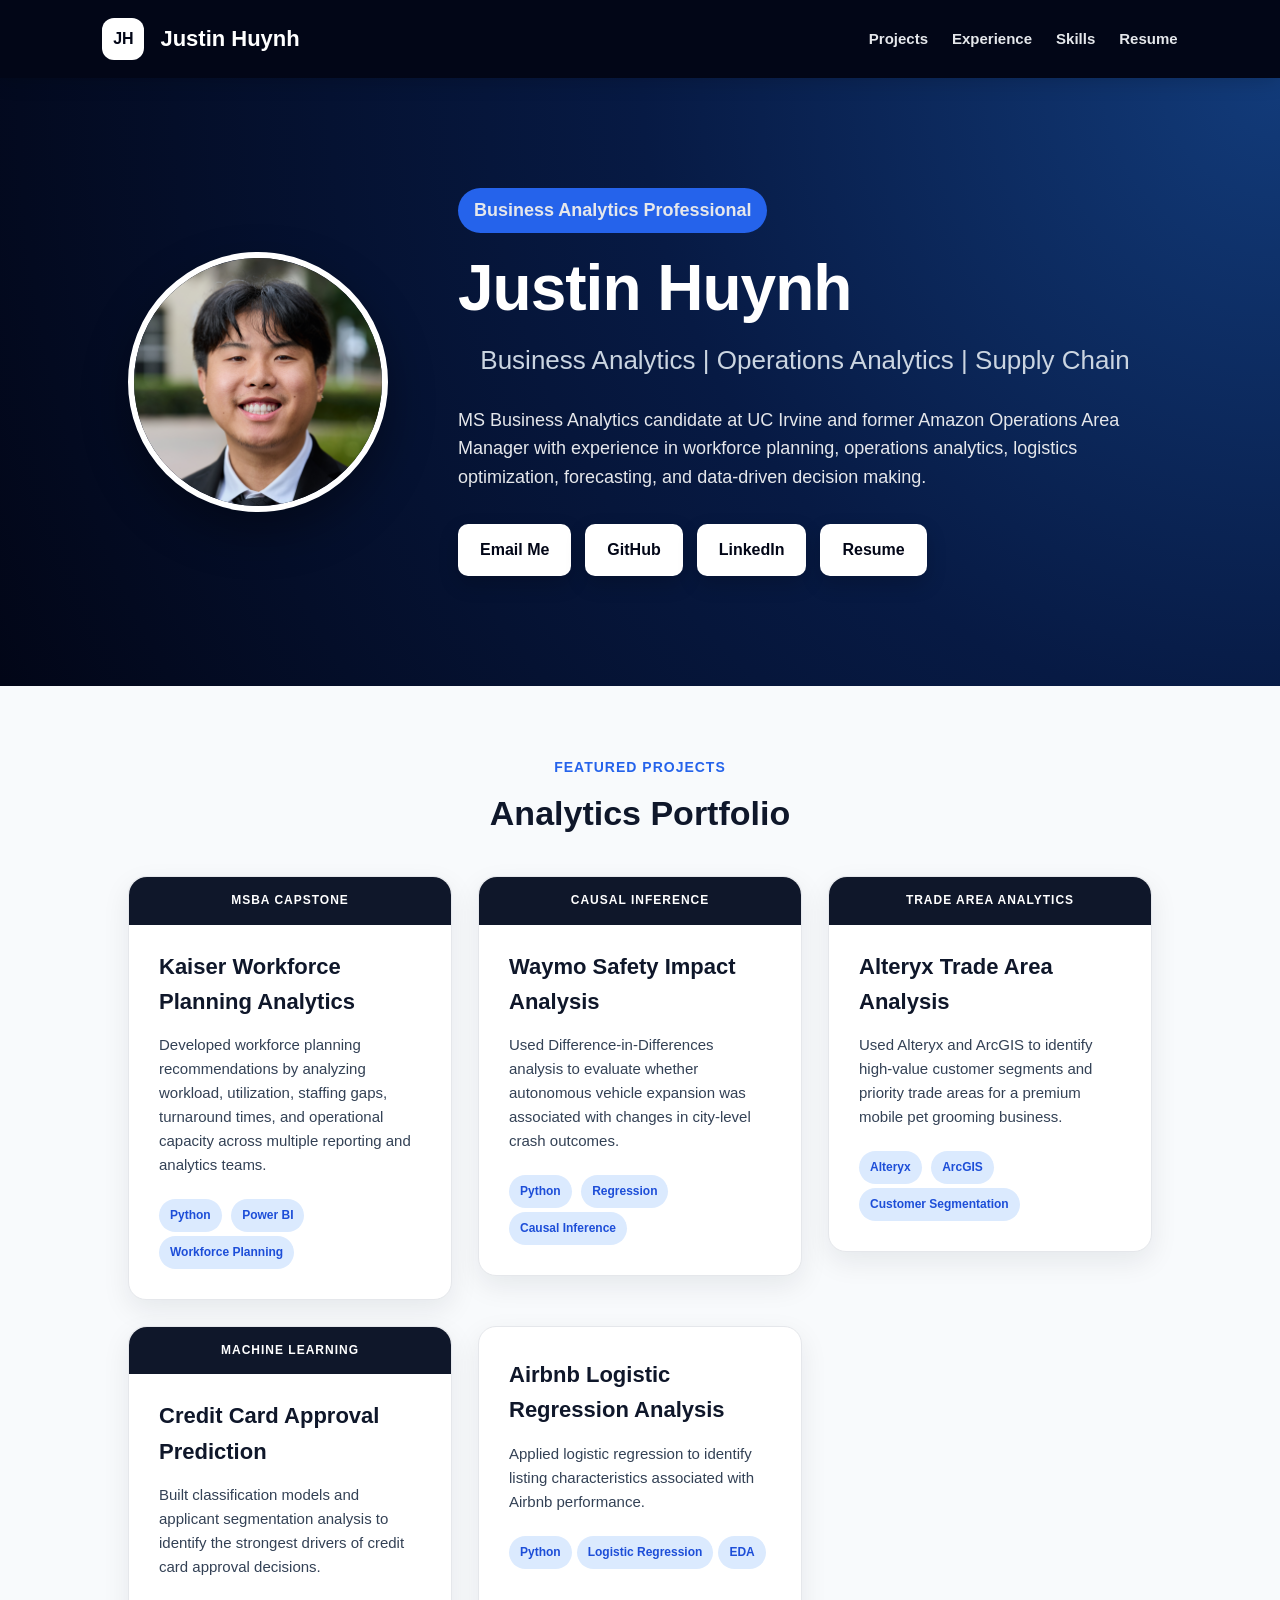
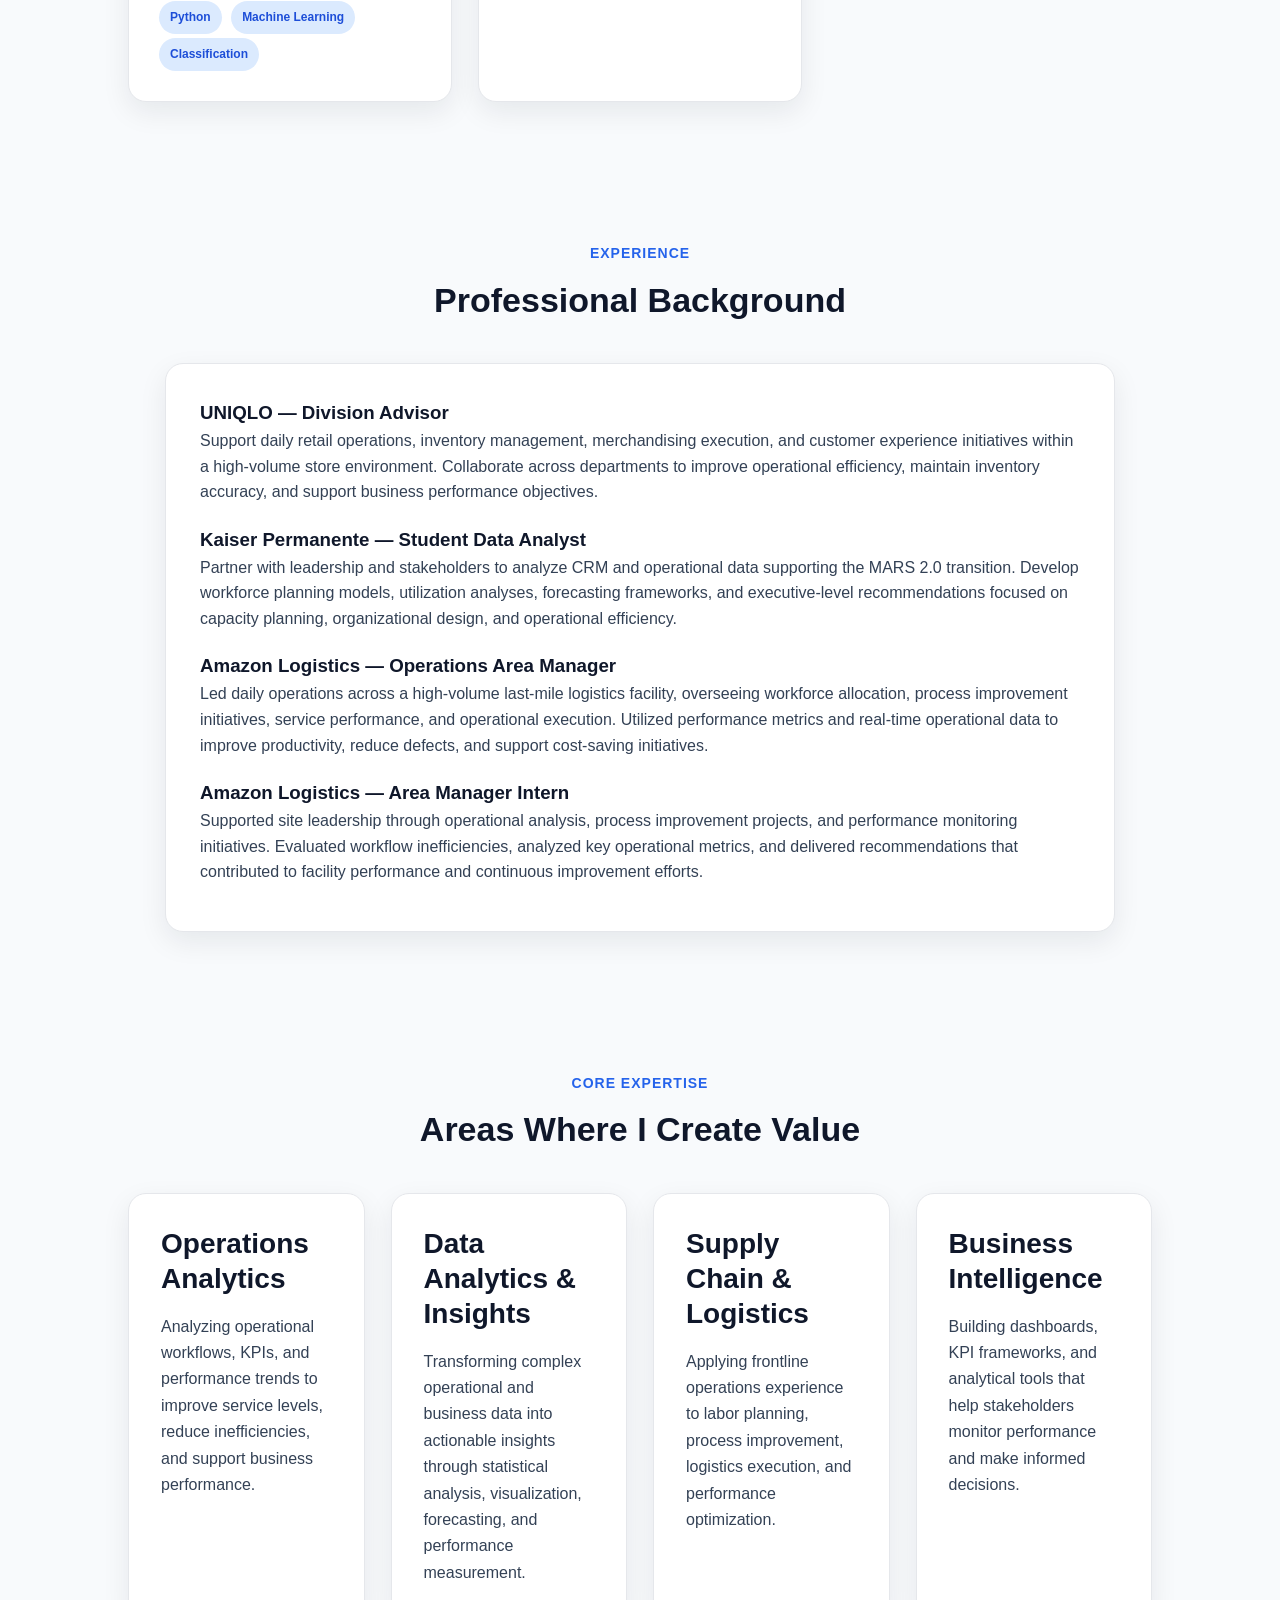
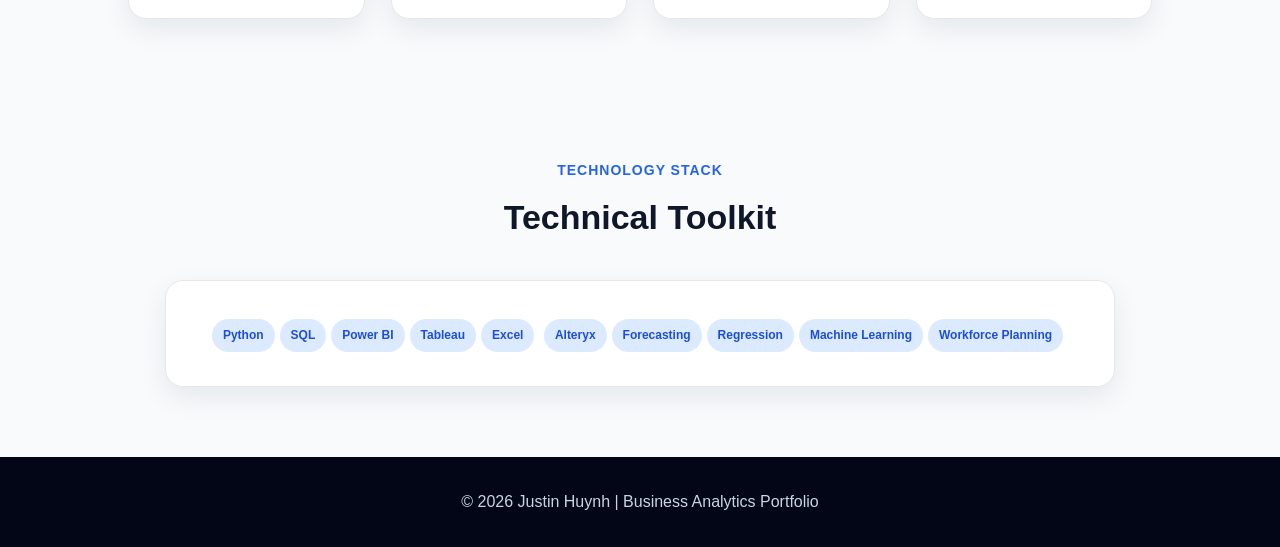
==== index.html @ 2fe455fb "Revise Waymo project details and description Updated project description for Waymo Safety Impact Ana" ====
<!DOCTYPE html>
<html lang="en">
<head>
  <meta charset="UTF-8">
  <meta name="viewport" content="width=device-width, initial-scale=1.0">
  <title>Justin Huynh | Business Analytics Portfolio</title>
  <link rel="stylesheet" href="style.css">
</head>

<body>

<header class="nav">
  <div class="logo">JH</div>
  <h3>Justin Huynh</h3>
  <nav>
    <a href="#projects">Projects</a>
    <a href="#experience">Experience</a>
    <a href="#skills">Skills</a>
    <a href="HuynhJustin.pdf" target="_blank">Resume</a>
  </nav>
</header>

<section class="hero">
  <img src="Justin Huynh.jpeg" alt="Justin Huynh" class="profile-pic">

  <div class="hero-content">
    <p class="badge">Business Analytics Professional</p>
    <h1>Justin Huynh</h1>
    <h2>Business Analytics | Operations Analytics | Supply Chain</h2>
    <p>
      MS Business Analytics candidate at UC Irvine and former Amazon Operations Area Manager
      with experience in workforce planning, operations analytics, logistics optimization,
      forecasting, and data-driven decision making.
    </p>

    <div class="buttons">
      <a href="mailto:justinhuyn123@gmail.com">Email Me</a>
      <a href="https://github.com/huynhjh3" target="_blank">GitHub</a>
      <a href="https://www.linkedin.com/in/justinhhuynh" target="_blank">LinkedIn</a>
      <a href="HuynhJustin.pdf" target="_blank">Resume</a>
    </div>
  </div>
</section>

<section id="projects">
  <p class="section-label">Featured Projects</p>
  <h2>Analytics Portfolio</h2>

  <div class="project-grid">

  <a href="projects/kaiser.html" class="card-link">
    <div class="card">

        <span class="project-type">MSBA Capstone</span>

        <h3>Kaiser Workforce Planning Analytics</h3>

        <p>
            Developed workforce planning recommendations by analyzing workload, utilization, staffing gaps, turnaround times, and operational capacity across multiple reporting and analytics teams.
        </p>

        <span>Python</span>
        <span>Power BI</span>
        <span>Workforce Planning</span>

    </div>
</a>
    
<a href="projects/waymo.html" class="card-link">
    <div class="card">

        <span class="project-type">Causal Inference</span>

        <h3>Waymo Safety Impact Analysis</h3>

        <p>
            Used Difference-in-Differences analysis to evaluate whether autonomous vehicle expansion was associated with changes in city-level crash outcomes.
        </p>

        <span>Python</span>
        <span>Regression</span>
        <span>Causal Inference</span>

    </div>
</a>

<a href="projects/alteryx.html" class="card-link">
    <div class="card">

        <span class="project-type">Trade Area Analytics</span>

        <h3>Alteryx Trade Area Analysis</h3>

        <p>
            Used Alteryx and ArcGIS to identify high-value customer segments and priority trade areas for a premium mobile pet grooming business.
        </p>

        <span>Alteryx</span>
        <span>ArcGIS</span>
        <span>Customer Segmentation</span>

    </div>
</a>

<a href="projects/credit-card.html" class="card-link">
    <div class="card">

        <span class="project-type">Machine Learning</span>

        <h3>Credit Card Approval Prediction</h3>

        <p>
            Built classification models and applicant segmentation analysis to identify the strongest drivers of credit card approval decisions.
        </p>

        <span>Python</span>
        <span>Machine Learning</span>
        <span>Classification</span>

    </div>
</a>

    <div class="card">
      <h3>Airbnb Logistic Regression Analysis</h3>
      <p>Applied logistic regression to identify listing characteristics associated with Airbnb performance.</p>
      <span>Python</span><span>Logistic Regression</span><span>EDA</span>
    </div>

  </div>
</section>

<section id="experience">
  <p class="section-label">Experience</p>
  <h2>Professional Background</h2>

  <div class="experience">
<h3>UNIQLO — Division Advisor</h3>
<p>
  Support daily retail operations, inventory management, merchandising execution, and customer experience initiatives within a high-volume store environment. Collaborate across departments to improve operational efficiency, maintain inventory accuracy, and support business performance objectives.
</p>

<h3>Kaiser Permanente — Student Data Analyst</h3>
<p>
  Partner with leadership and stakeholders to analyze CRM and operational data supporting the MARS 2.0 transition. Develop workforce planning models, utilization analyses, forecasting frameworks, and executive-level recommendations focused on capacity planning, organizational design, and operational efficiency.
</p>

<h3>Amazon Logistics — Operations Area Manager</h3>
<p>
  Led daily operations across a high-volume last-mile logistics facility, overseeing workforce allocation, process improvement initiatives, service performance, and operational execution. Utilized performance metrics and real-time operational data to improve productivity, reduce defects, and support cost-saving initiatives.
</p>

<h3>Amazon Logistics — Area Manager Intern</h3>
<p>
  Supported site leadership through operational analysis, process improvement projects, and performance monitoring initiatives. Evaluated workflow inefficiencies, analyzed key operational metrics, and delivered recommendations that contributed to facility performance and continuous improvement efforts.
</p>
  </div>
</section>
  
<section class="value-section">

  <p class="section-label">Core Expertise</p>
  <h2>Areas Where I Create Value</h2>

  <div class="value-grid">

    <div class="value-card">
      <h3>Operations Analytics</h3>
      <p>Analyzing operational workflows, KPIs, and performance trends to improve service levels, reduce inefficiencies, and support business performance.</p>
    </div>

    <div class="value-card">
      <h3>Data Analytics & Insights</h3>
      <p>Transforming complex operational and business data into actionable insights through statistical analysis, visualization, forecasting, and performance measurement.</p>
    </div>

    <div class="value-card">
      <h3>Supply Chain & Logistics</h3>
      <p>Applying frontline operations experience to labor planning, process improvement, logistics execution, and performance optimization.</p>
    </div>

    <div class="value-card">
      <h3>Business Intelligence</h3>
      <p>Building dashboards, KPI frameworks, and analytical tools that help stakeholders monitor performance and make informed decisions.</p>
    </div>

  </div>

</section>
  
<section id="skills">
  <p class="section-label">Technology Stack</p>
  <h2>Technical Toolkit</h2>

  <div class="skills">
    <span>Python</span><span>SQL</span><span>Power BI</span><span>Tableau</span><span>Excel</span>
    <span>Alteryx</span><span>Forecasting</span><span>Regression</span><span>Machine Learning</span><span>Workforce Planning</span>
  </div>
</section>

<footer>
  <p>© 2026 Justin Huynh | Business Analytics Portfolio</p>
</footer>

</body>
</html>
---- style.css ----
* {
    margin: 0;
    padding: 0;
    box-sizing: border-box;
}

html {
    scroll-behavior: smooth;
}

body {
    font-family: Arial, Helvetica, sans-serif;
    background: #f8fafc;
    color: #0f172a;
    line-height: 1.6;
}

/* NAVIGATION */

.nav {
    background: #020617;
    color: white;
    padding: 18px 8%;
    display: flex;
    align-items: center;
    gap: 16px;
    position: sticky;
    top: 0;
    z-index: 100;
    box-shadow: 0 2px 20px rgba(0,0,0,0.18);
}

.logo {
    background: white;
    color: #020617;
    font-weight: 800;
    width: 42px;
    height: 42px;
    border-radius: 12px;
    display: flex;
    align-items: center;
    justify-content: center;
}

.nav h3 {
    font-size: 22px;
    margin-right: auto;
}

.nav nav {
    display: flex;
    align-items: center;
    gap: 24px;
}

.nav nav a {
    color: #e5e7eb;
    text-decoration: none;
    font-weight: 600;
    font-size: 15px;
}

.nav nav a:hover {
    color: #60a5fa;
}

/* HERO */

.hero {
    background: radial-gradient(circle at top right, #123b7a, #071a44 45%, #020617 100%);
    color: white;
    padding: 110px 10%;
    display: flex;
    align-items: center;
    justify-content: center;
    gap: 70px;
}

.profile-pic {
    width: 260px;
    height: 260px;
    border-radius: 50%;
    object-fit: cover;
    object-position: center top;
    border: 6px solid white;
    box-shadow: 0 20px 45px rgba(0,0,0,0.35);
    flex-shrink: 0;
}

.hero-content {
    max-width: 760px;
}

.badge {
    display: inline-block;
    background: #2563eb;
    color: white;
    padding: 8px 16px;
    border-radius: 999px;
    font-size: 14px;
    font-weight: 700;
    margin-bottom: 22px;
}

.hero h1 {
    font-size: 64px;
    line-height: 1.05;
    margin-bottom: 18px;
    letter-spacing: -1px;
}

.hero h2 {
    font-size: 26px;
    font-weight: 500;
    color: #cbd5e1;
    margin-bottom: 24px;
}

.hero p {
    font-size: 18px;
    color: #e5e7eb;
    max-width: 780px;
}

/* BUTTONS */

.buttons {
    margin-top: 32px;
    display: flex;
    gap: 14px;
    flex-wrap: wrap;
}

.buttons a {
    background: white;
    color: #020617;
    text-decoration: none;
    padding: 13px 22px;
    border-radius: 10px;
    font-weight: 700;
    box-shadow: 0 8px 20px rgba(0,0,0,0.18);
    transition: 0.25s ease;
}

.buttons a:hover {
    transform: translateY(-3px);
    background: #dbeafe;
}

/* SECTIONS */

section {
    padding: 70px 10%;
}

section h2 {
    text-align: center;
    font-size: 34px;
    margin-bottom: 36px;
    color: #0f172a;
}

.section-label {
    text-align: center;
    text-transform: uppercase;
    color: #2563eb;
    font-weight: 800;
    font-size: 14px;
    letter-spacing: 1px;
    margin-bottom: 8px;
}

/* CARDS */

.project-grid {
    display: grid;
    grid-template-columns: repeat(auto-fit, minmax(260px, 1fr));
    gap: 26px;
}

.card {
    background: white;
    padding: 30px;
    border-radius: 18px;
    border: 1px solid #e5e7eb;
    box-shadow: 0 10px 28px rgba(15,23,42,0.08);
    min-height: 230px;
    transition: 0.25s ease;
}

.card:hover {
    transform: translateY(-6px);
    box-shadow: 0 18px 38px rgba(15,23,42,0.14);
}

.card h3 {
    font-size: 22px;
    color: #0f172a;
    margin-bottom: 14px;
}

.card p {
    color: #334155;
    font-size: 15px;
    margin-bottom: 18px;
}

.card span:not(.project-type),
.skills span {
    display: inline-block;
    background: #dbeafe;
    color: #1d4ed8;
    padding: 7px 11px;
    border-radius: 999px;
    font-size: 12px;
    font-weight: 700;
    margin: 4px 5px 0 0;
}

.metric h3 {
    font-size: 30px;
    color: #0f172a;
}

/* CLICKABLE CARDS */

.card-link {
    text-decoration: none;
    color: inherit;
    display: block;
}

.card-link h3,
.card-link p,
.card-link span {
    text-decoration: none;
}
/* DASHBOARD IMAGES */

.card img {
    width: 100% !important;
    height: auto !important;
    max-height: 260px !important;
    object-fit: contain !important;
    display: block !important;
    margin: 18px auto 0 auto !important;
    border-radius: 12px !important;
}

section:has(img) .project-grid {
    grid-template-columns: repeat(2, minmax(320px, 1fr));
    max-width: 1100px;
    margin: 0 auto;
}

section:has(img) .card {
    min-height: 390px;
    overflow: hidden;
}
/* EXPERIENCE + SKILLS */

.experience,
.skills {
    background: white;
    padding: 34px;
    border-radius: 18px;
    border: 1px solid #e5e7eb;
    box-shadow: 0 10px 28px rgba(15,23,42,0.08);
    max-width: 950px;
    margin: 0 auto;
}

.experience h3 {
    margin-top: 20px;
    color: #0f172a;
}

.experience h3:first-child {
    margin-top: 0;
}

.experience p {
    color: #334155;
    margin-bottom: 12px;
}

.skills {
    text-align: center;
}

/* FOOTER */

footer {
    background: #020617;
    color: #cbd5e1;
    text-align: center;
    padding: 32px;
}

.project-type {
    display: block;
    margin: -30px -30px 24px -30px;
    padding: 14px 30px;
    background: #0f172a;
    color: white;
    text-align: center;
    font-size: 12px;
    font-weight: 800;
    letter-spacing: 1px;
    text-transform: uppercase;
    border-radius: 18px 18px 0 0;
}

/* MOBILE */

@media (max-width: 900px) {
    .nav {
        flex-wrap: wrap;
    }

    .nav nav {
        width: 100%;
        justify-content: center;
        flex-wrap: wrap;
        gap: 14px;
        margin-top: 10px;
    }

    .hero {
        flex-direction: column;
        text-align: center;
        padding: 80px 8%;
        gap: 36px;
    }

    .profile-pic {
        width: 210px;
        height: 210px;
    }

    .hero h1 {
        font-size: 44px;
    }

    .hero h2 {
        font-size: 21px;
    }

    .buttons {
        justify-content: center;
    }

    section {
        padding: 55px 8%;
    }
}
/* KAISER CASE STUDY VISUAL POLISH */

#kaiser-page section {
    padding-top: 55px;
    padding-bottom: 55px;
}

#kaiser-page .project-grid {
    max-width: 1180px;
    margin: 0 auto;
    gap: 22px;
}

#kaiser-page .card {
    border-top: 5px solid #2563eb;
    min-height: 260px;
}

#kaiser-page .metric h3 {
    font-size: 34px;
    line-height: 1.2;
    color: #0b1f4d;
}

#kaiser-page .metric p {
    font-size: 16px;
}

#kaiser-page .experience {
    border-left: 6px solid #2563eb;
    max-width: 850px;
}

#kaiser-page .section-label {
    margin-bottom: 6px;
}

#kaiser-page section h2 {
    margin-bottom: 28px;
}

#kaiser-page .card:hover {
    border-top-color: #0f172a;
}
/* HOMEPAGE VALUE SECTION */

.value-section {
    background: #f8fafc;
}

.value-grid {
    display: grid;
    grid-template-columns: repeat(4, 1fr);
    gap: 26px;
    max-width: 1200px;
    margin: 0 auto;
}

.value-card {
    background: white;
    border: 1px solid #e5e7eb;
    border-radius: 18px;
    padding: 32px;
    min-height: 260px;
    box-shadow: 0 10px 28px rgba(15,23,42,0.08);
    transition: 0.25s ease;
}

.value-card:hover {
    transform: translateY(-6px);
    box-shadow: 0 18px 38px rgba(15,23,42,0.14);
}

.value-card h3 {
    font-size: 28px;
    line-height: 1.25;
    font-weight: 800;
    color: #0f172a;
    margin-bottom: 18px;
}

.value-card p {
    color: #334155;
    font-size: 16px;
    line-height: 1.65;
}

@media (max-width: 900px) {
    .value-grid {
        grid-template-columns: 1fr;
    }
}
/* CREDIT CARD CASE STUDY VISUAL POLISH */

#credit-card-page section {
    padding-top: 55px;
    padding-bottom: 55px;
}

#credit-card-page .project-grid {
    max-width: 1180px;
    margin: 0 auto;
    gap: 22px;
}

#credit-card-page .card {
    border-top: 5px solid #14b8a6;
    min-height: 260px;
}

#credit-card-page .metric h3 {
    font-size: 38px;
    line-height: 1.2;
    color: #0f766e;
}

#credit-card-page .metric p {
    font-size: 16px;
}

#credit-card-page .experience {
    border-left: 6px solid #14b8a6;
    max-width: 850px;
}

#credit-card-page .section-label {
    color: #0f766e;
    margin-bottom: 6px;
}

#credit-card-page section h2 {
    margin-bottom: 28px;
}

#credit-card-page .card:hover {
    border-top-color: #0f172a;
}
/* CASE STUDY IMAGES */

.case-study-image {
    width: 100%;
    max-width: 1000px;
    display: block;
    margin: 30px auto 15px;
    border-radius: 16px;
    border: 1px solid #e5e7eb;
    box-shadow: 0 12px 35px rgba(0,0,0,0.12);
}

.image-caption {
    max-width: 850px;
    margin: 0 auto;
    text-align: center;
    color: #64748b;
    font-size: 14px;
    line-height: 1.7;
}
.section-intro {
    max-width: 850px;
    margin: 0 auto 40px auto;
    text-align: center;
    color: #334155;
    font-size: 17px;
    line-height: 1.7;
}
/* WAYMO CASE STUDY VISUAL POLISH */

#waymo-page section {
    padding-top: 55px;
    padding-bottom: 55px;
}

#waymo-page .project-grid {
    max-width: 1180px;
    margin: 0 auto;
    gap: 22px;
}

#waymo-page .card {
    border-top: 5px solid #7c3aed;
    min-height: 260px;
}

#waymo-page .card img {
    width: 100%;
    border-radius: 12px;
    margin-top: 15px;
    border: 1px solid #e5e7eb;
}

#waymo-page .metric h3 {
    font-size: 38px;
    line-height: 1.2;
    color: #5b21b6;
}

#waymo-page .metric p {
    font-size: 16px;
}

#waymo-page .experience {
    border-left: 6px solid #7c3aed;
    max-width: 850px;
}

#waymo-page .section-label {
    color: #7c3aed;
    margin-bottom: 6px;
}

#waymo-page section h2 {
    margin-bottom: 28px;
}

#waymo-page .card:hover {
    border-top-color: #0f172a;
}
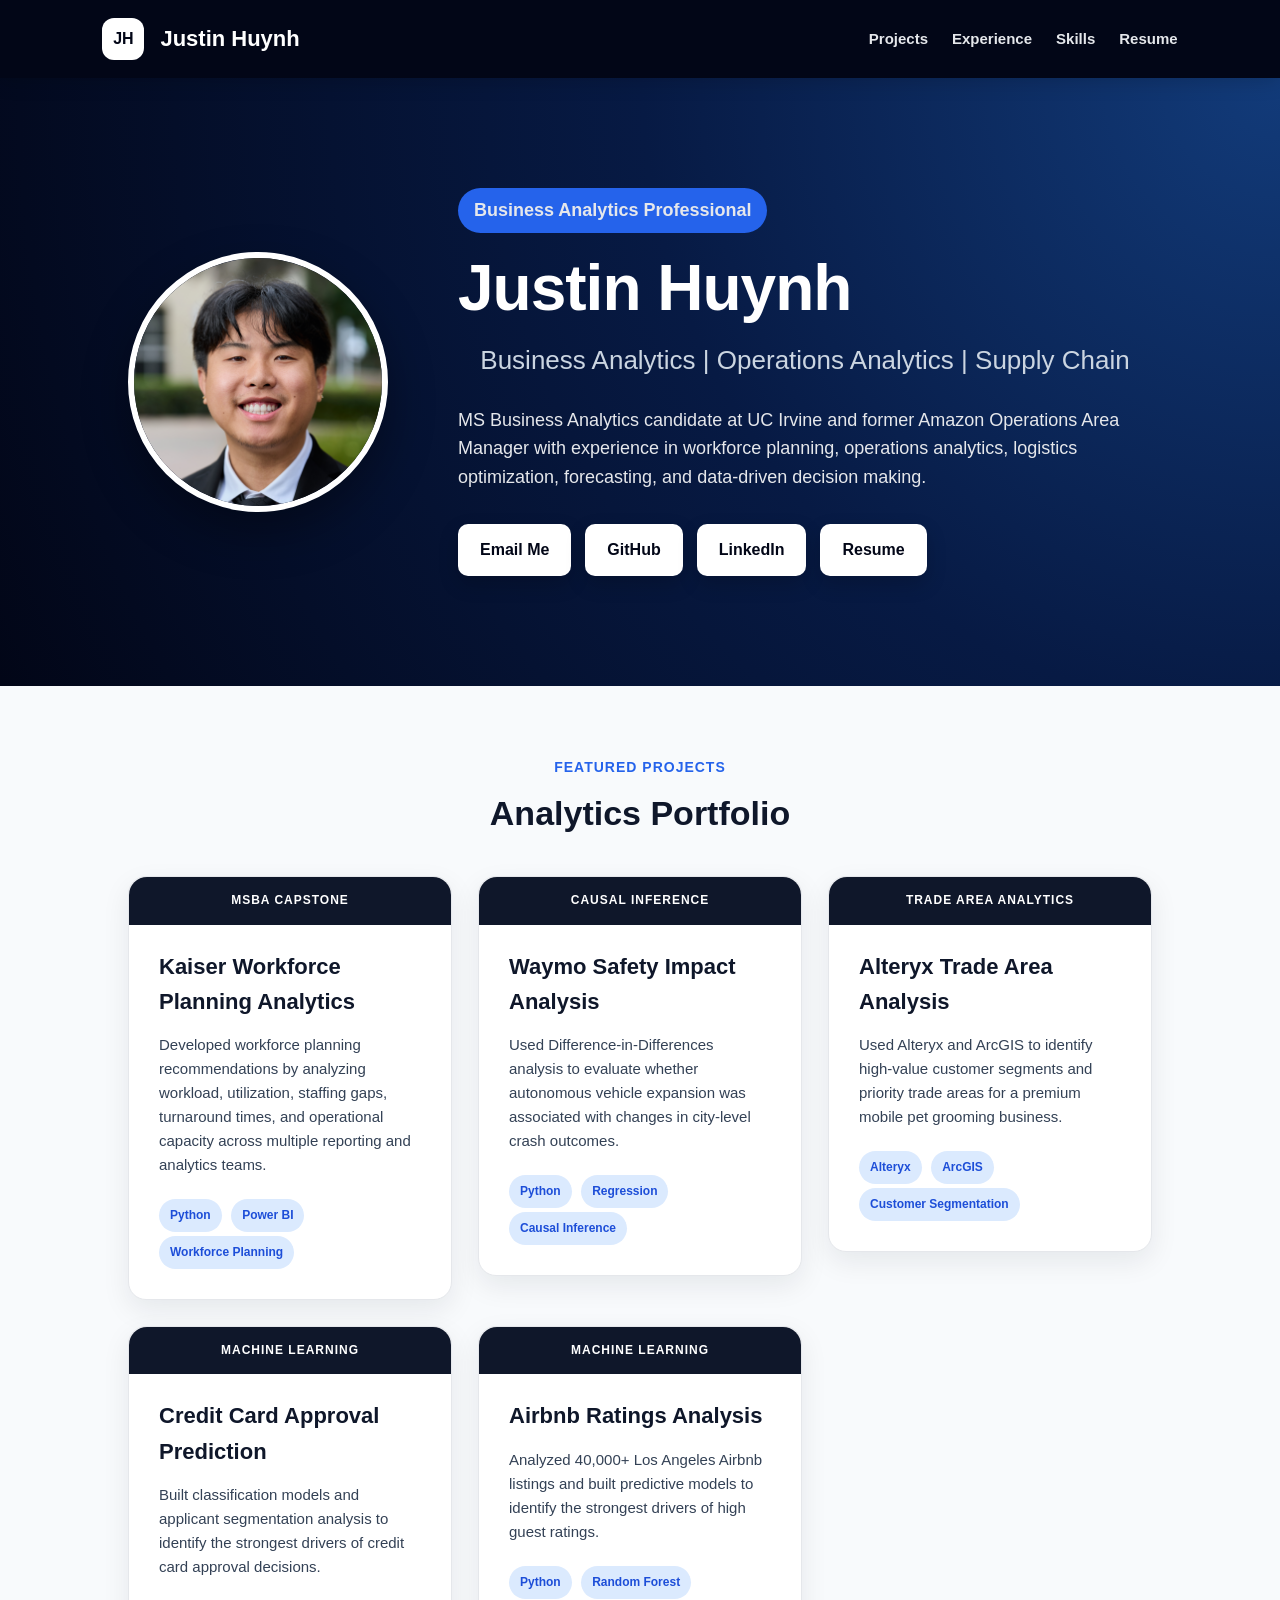
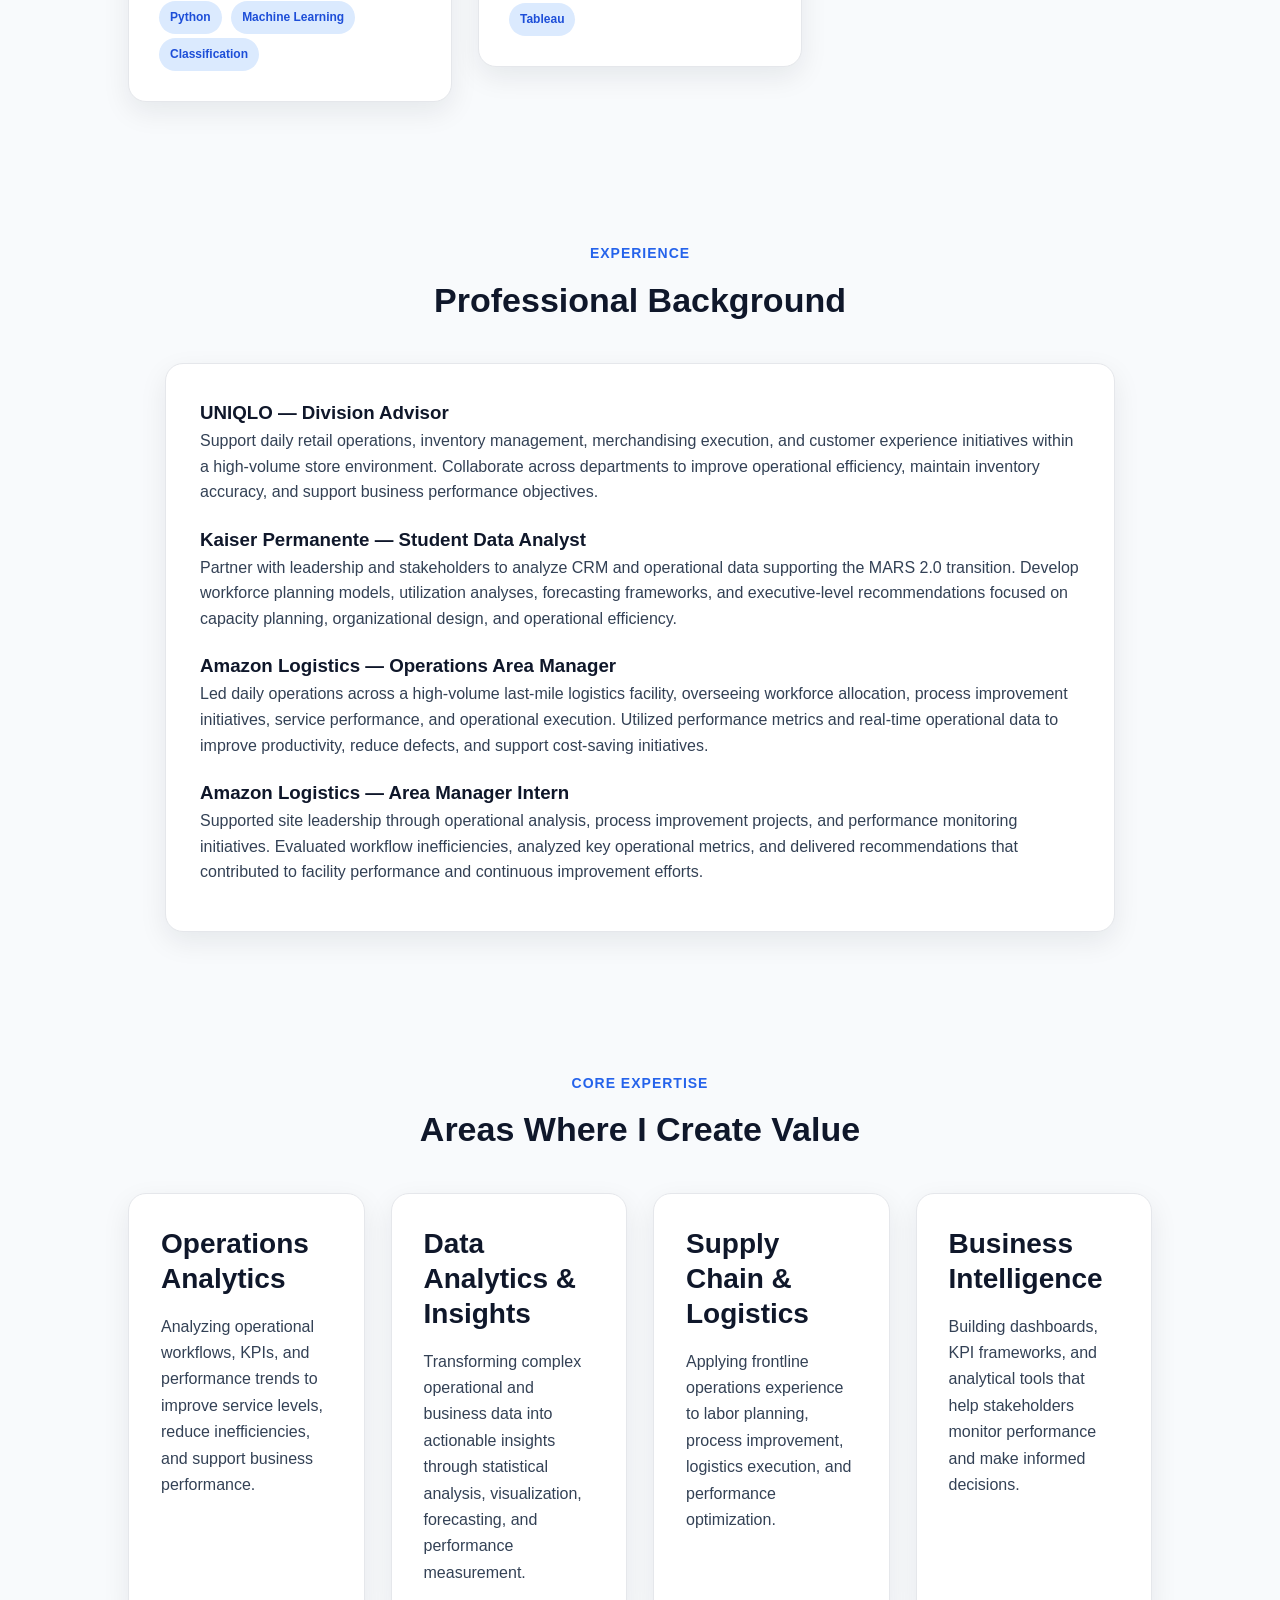
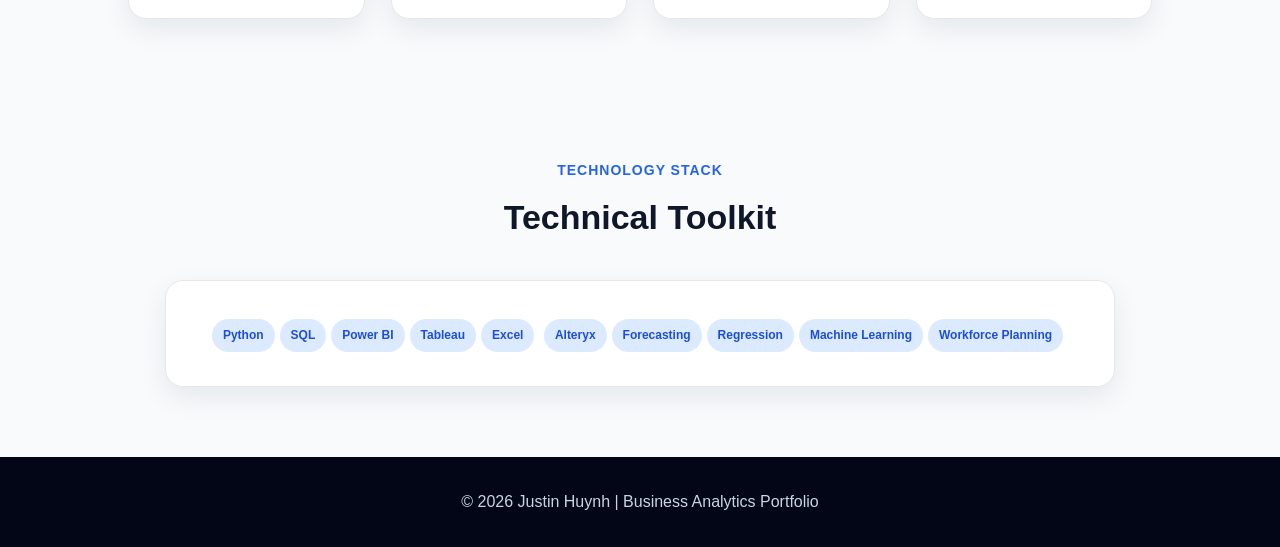
==== commit fe97ccaf: "Revise Airbnb project details and add new analysis Updated project description and title for Airbnb " ====
--- a/index.html
+++ b/index.html
@@ -120,13 +120,23 @@
     </div>
 </a>
 
-    <div class="card">
-      <h3>Airbnb Logistic Regression Analysis</h3>
-      <p>Applied logistic regression to identify listing characteristics associated with Airbnb performance.</p>
-      <span>Python</span><span>Logistic Regression</span><span>EDA</span>
-    </div>
-
-  </div>
+<a href="projects/airbnb.html" class="card-link">
+    <div class="card">
+
+        <span class="project-type">Machine Learning</span>
+
+        <h3>Airbnb Ratings Analysis</h3>
+
+        <p>
+            Analyzed 40,000+ Los Angeles Airbnb listings and built predictive models to identify the strongest drivers of high guest ratings.
+        </p>
+
+        <span>Python</span>
+        <span>Random Forest</span>
+        <span>Tableau</span>
+
+    </div>
+</a>
 </section>
 
 <section id="experience">
--- a/style.css
+++ b/style.css
@@ -571,3 +571,48 @@
 #waymo-page .card:hover {
     border-top-color: #0f172a;
 }
+/* AIRBNB CASE STUDY VISUAL POLISH */
+
+#airbnb-page section {
+    padding-top: 55px;
+    padding-bottom: 55px;
+}
+
+#airbnb-page .project-grid {
+    max-width: 1180px;
+    margin: 0 auto;
+    gap: 22px;
+}
+
+#airbnb-page .card {
+    border-top: 5px solid #ef4444;
+    min-height: 260px;
+}
+
+#airbnb-page .metric h3 {
+    font-size: 38px;
+    line-height: 1.2;
+    color: #dc2626;
+}
+
+#airbnb-page .metric p {
+    font-size: 16px;
+}
+
+#airbnb-page .experience {
+    border-left: 6px solid #ef4444;
+    max-width: 850px;
+}
+
+#airbnb-page .section-label {
+    color: #dc2626;
+    margin-bottom: 6px;
+}
+
+#airbnb-page section h2 {
+    margin-bottom: 28px;
+}
+
+#airbnb-page .card:hover {
+    border-top-color: #0f172a;
+}
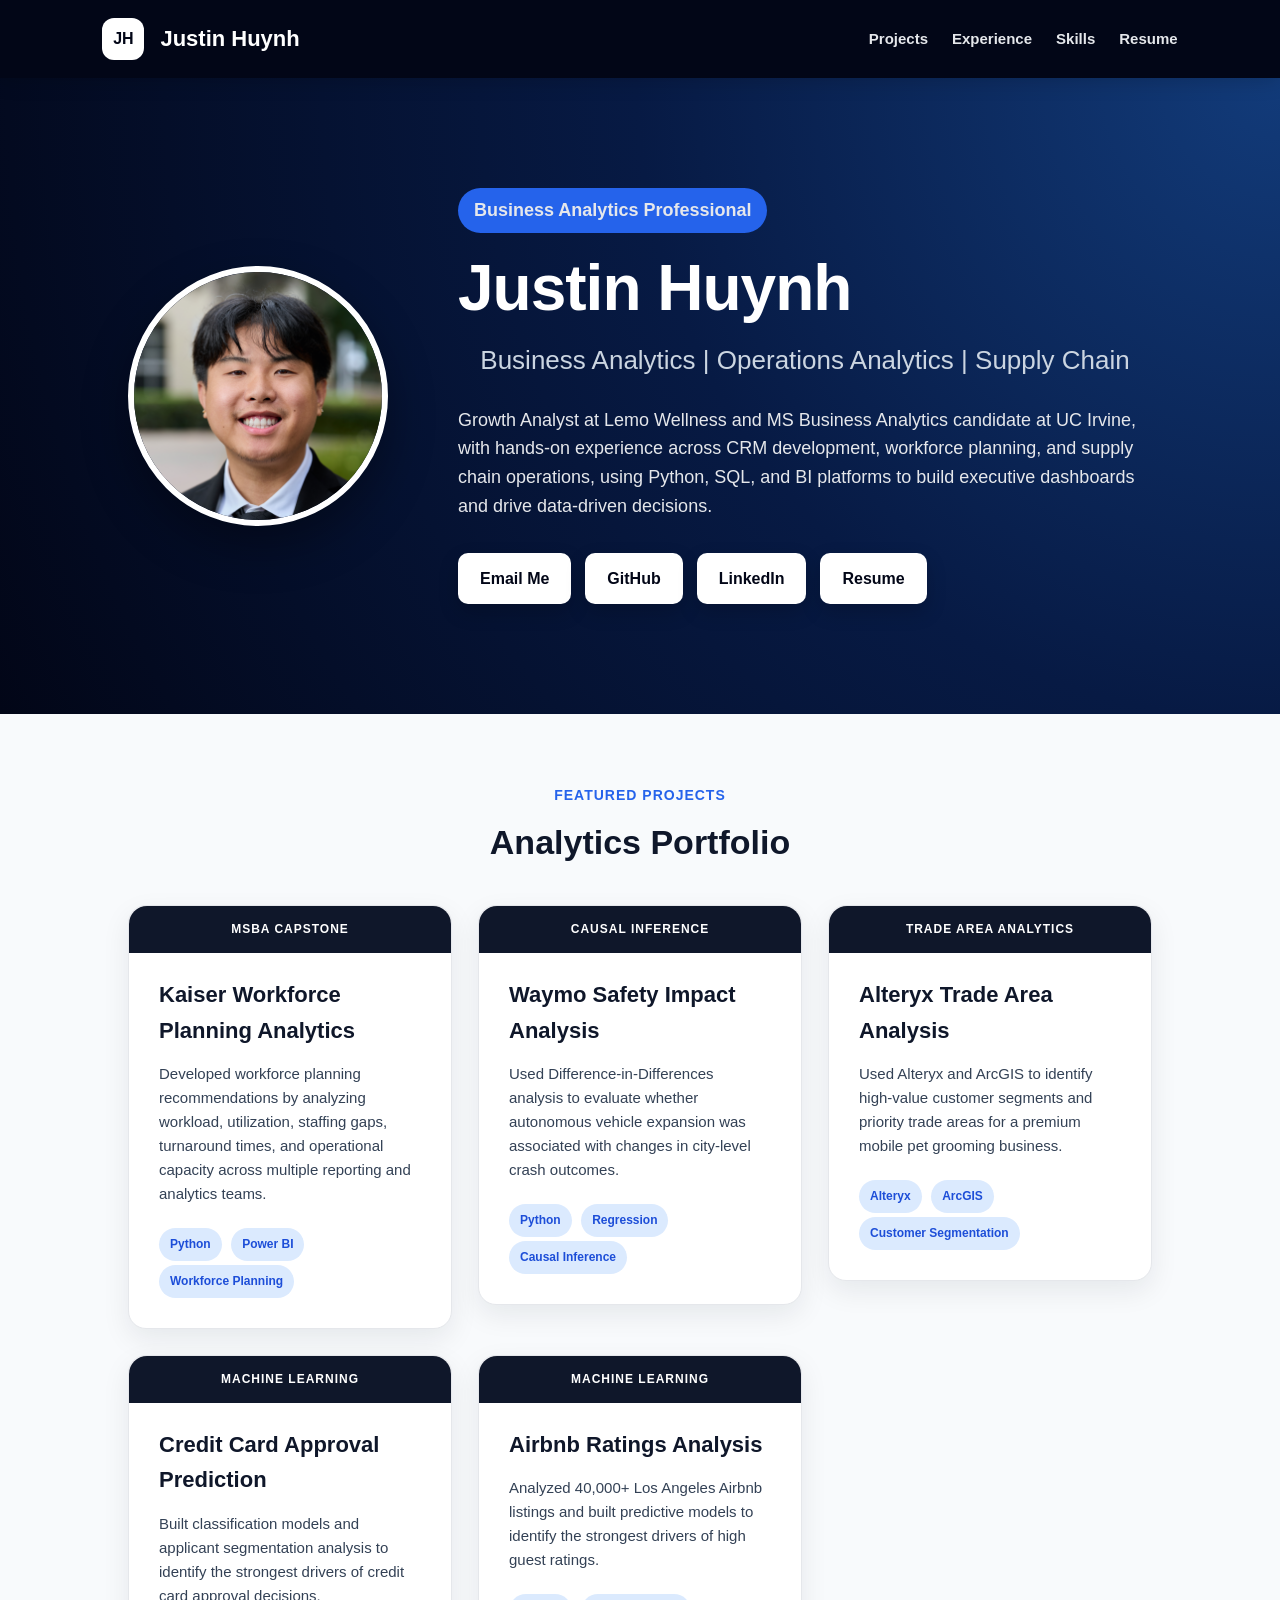
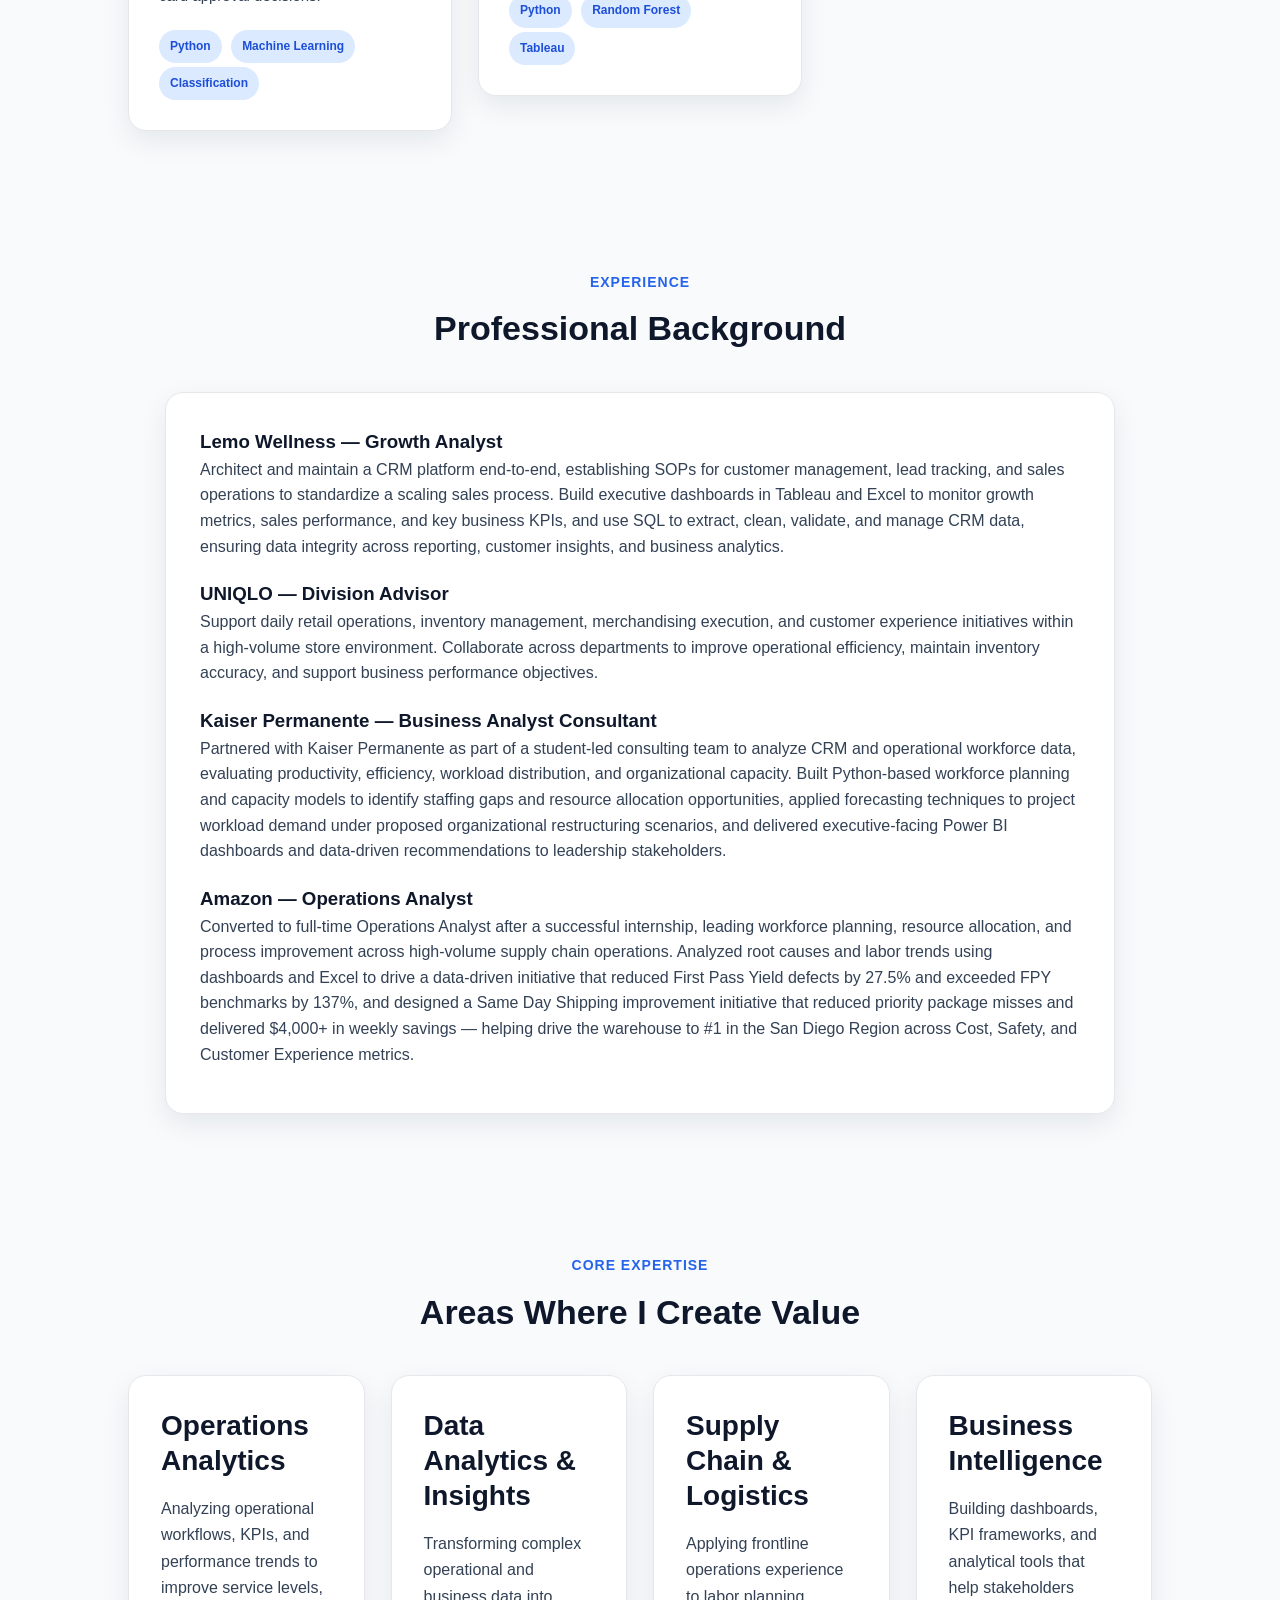
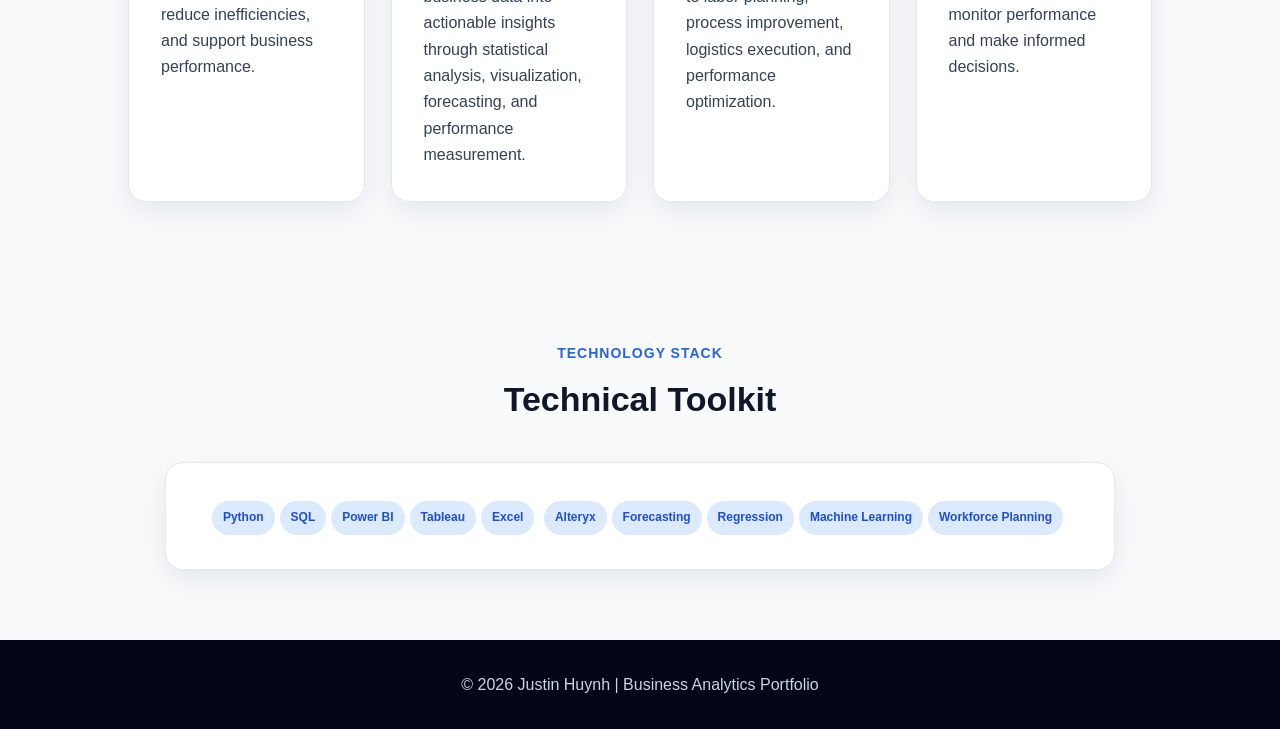
==== commit 352bd665: "Update resume and professional experience section Add Lemo Wellness Growth Analyst role, sync Kaiser" ====
--- a/index.html
+++ b/index.html
@@ -28,9 +28,10 @@
     <h1>Justin Huynh</h1>
     <h2>Business Analytics | Operations Analytics | Supply Chain</h2>
     <p>
-      MS Business Analytics candidate at UC Irvine and former Amazon Operations Area Manager
-      with experience in workforce planning, operations analytics, logistics optimization,
-      forecasting, and data-driven decision making.
+      Growth Analyst at Lemo Wellness and MS Business Analytics candidate at UC Irvine, with
+      hands-on experience across CRM development, workforce planning, and supply chain
+      operations, using Python, SQL, and BI platforms to build executive dashboards and
+      drive data-driven decisions.
     </p>
 
     <div class="buttons">
@@ -144,24 +145,24 @@
   <h2>Professional Background</h2>
 
   <div class="experience">
+<h3>Lemo Wellness — Growth Analyst</h3>
+<p>
+  Architect and maintain a CRM platform end-to-end, establishing SOPs for customer management, lead tracking, and sales operations to standardize a scaling sales process. Build executive dashboards in Tableau and Excel to monitor growth metrics, sales performance, and key business KPIs, and use SQL to extract, clean, validate, and manage CRM data, ensuring data integrity across reporting, customer insights, and business analytics.
+</p>
+
 <h3>UNIQLO — Division Advisor</h3>
 <p>
   Support daily retail operations, inventory management, merchandising execution, and customer experience initiatives within a high-volume store environment. Collaborate across departments to improve operational efficiency, maintain inventory accuracy, and support business performance objectives.
 </p>
 
-<h3>Kaiser Permanente — Student Data Analyst</h3>
-<p>
-  Partner with leadership and stakeholders to analyze CRM and operational data supporting the MARS 2.0 transition. Develop workforce planning models, utilization analyses, forecasting frameworks, and executive-level recommendations focused on capacity planning, organizational design, and operational efficiency.
-</p>
-
-<h3>Amazon Logistics — Operations Area Manager</h3>
-<p>
-  Led daily operations across a high-volume last-mile logistics facility, overseeing workforce allocation, process improvement initiatives, service performance, and operational execution. Utilized performance metrics and real-time operational data to improve productivity, reduce defects, and support cost-saving initiatives.
-</p>
-
-<h3>Amazon Logistics — Area Manager Intern</h3>
-<p>
-  Supported site leadership through operational analysis, process improvement projects, and performance monitoring initiatives. Evaluated workflow inefficiencies, analyzed key operational metrics, and delivered recommendations that contributed to facility performance and continuous improvement efforts.
+<h3>Kaiser Permanente — Business Analyst Consultant</h3>
+<p>
+  Partnered with Kaiser Permanente as part of a student-led consulting team to analyze CRM and operational workforce data, evaluating productivity, efficiency, workload distribution, and organizational capacity. Built Python-based workforce planning and capacity models to identify staffing gaps and resource allocation opportunities, applied forecasting techniques to project workload demand under proposed organizational restructuring scenarios, and delivered executive-facing Power BI dashboards and data-driven recommendations to leadership stakeholders.
+</p>
+
+<h3>Amazon — Operations Analyst</h3>
+<p>
+  Converted to full-time Operations Analyst after a successful internship, leading workforce planning, resource allocation, and process improvement across high-volume supply chain operations. Analyzed root causes and labor trends using dashboards and Excel to drive a data-driven initiative that reduced First Pass Yield defects by 27.5% and exceeded FPY benchmarks by 137%, and designed a Same Day Shipping improvement initiative that reduced priority package misses and delivered $4,000+ in weekly savings — helping drive the warehouse to #1 in the San Diego Region across Cost, Safety, and Customer Experience metrics.
 </p>
   </div>
 </section>
--- a/style.css
+++ b/style.css
@@ -616,3 +616,9 @@
 #airbnb-page .card:hover {
     border-top-color: #0f172a;
 }
+#airbnb-page .card img {
+    width: 100%;
+    border-radius: 12px;
+    border: 1px solid #e5e7eb;
+    margin: 15px 0;
+}
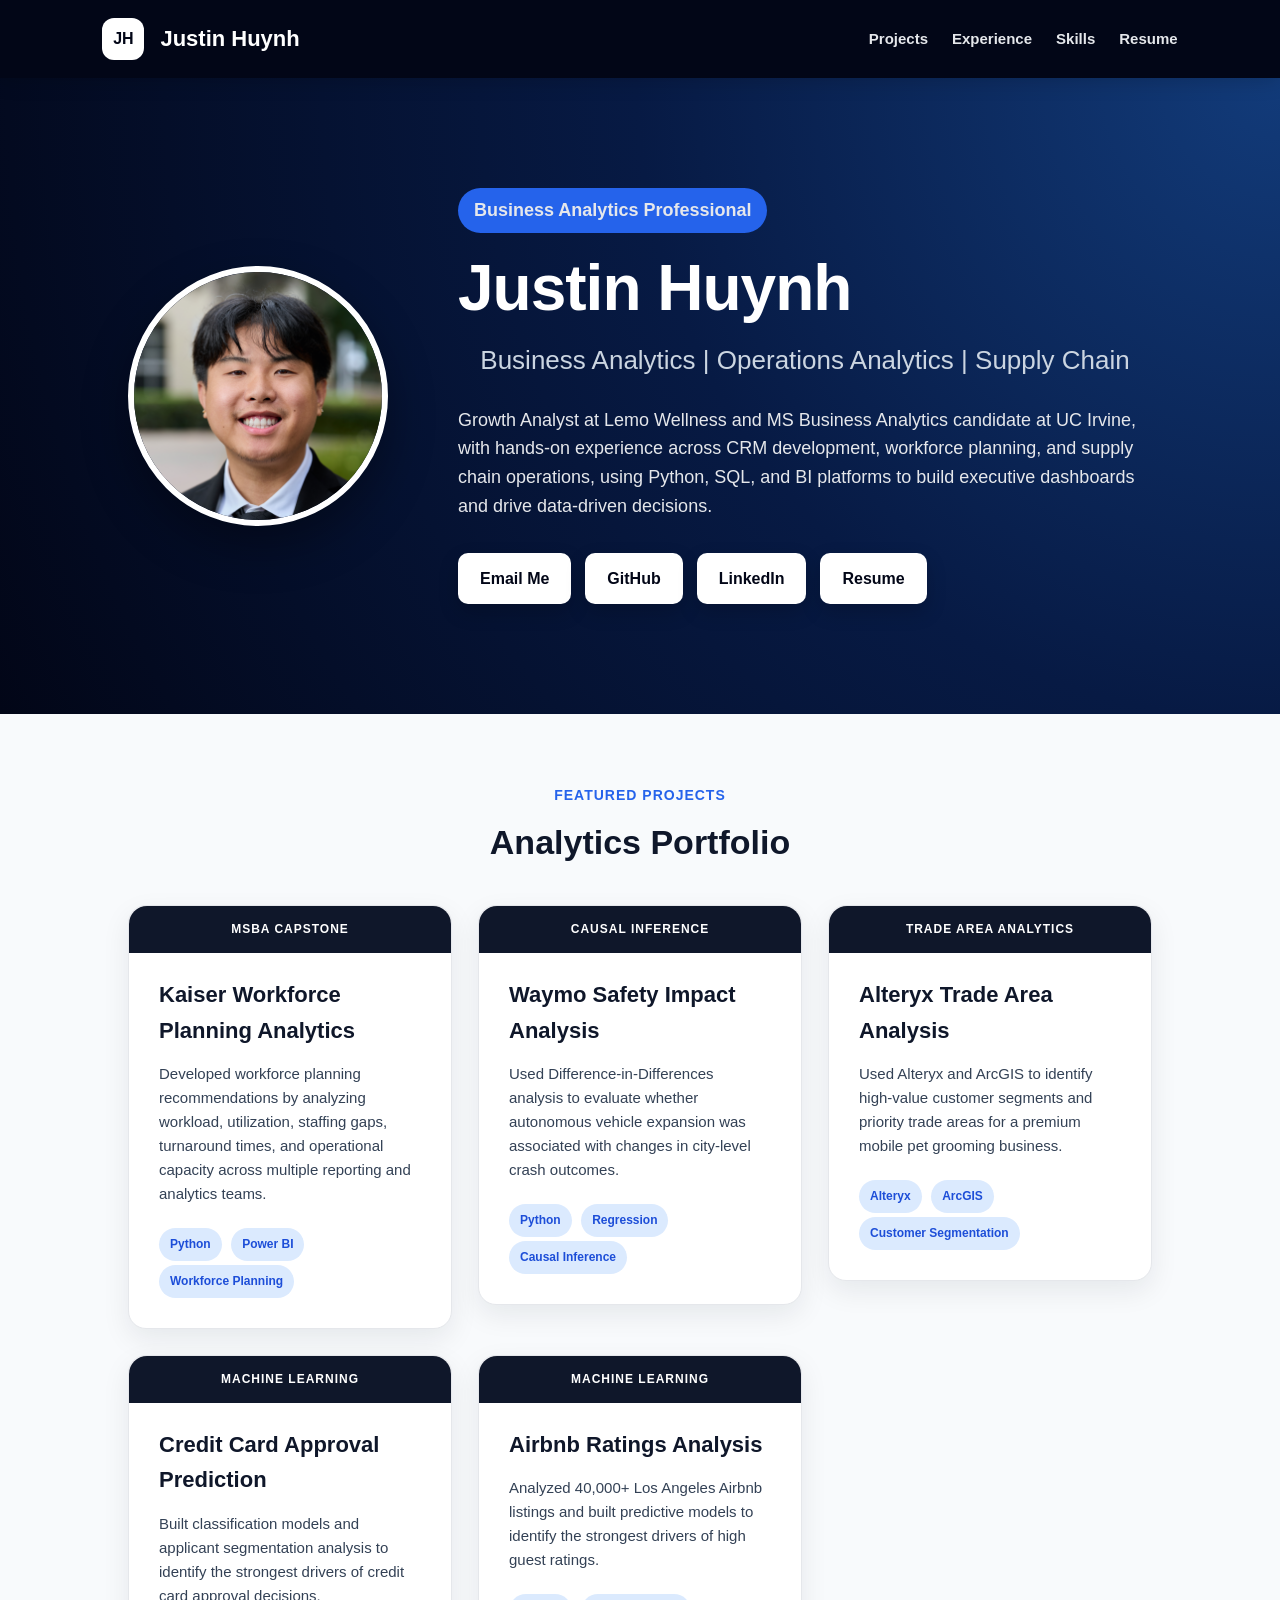
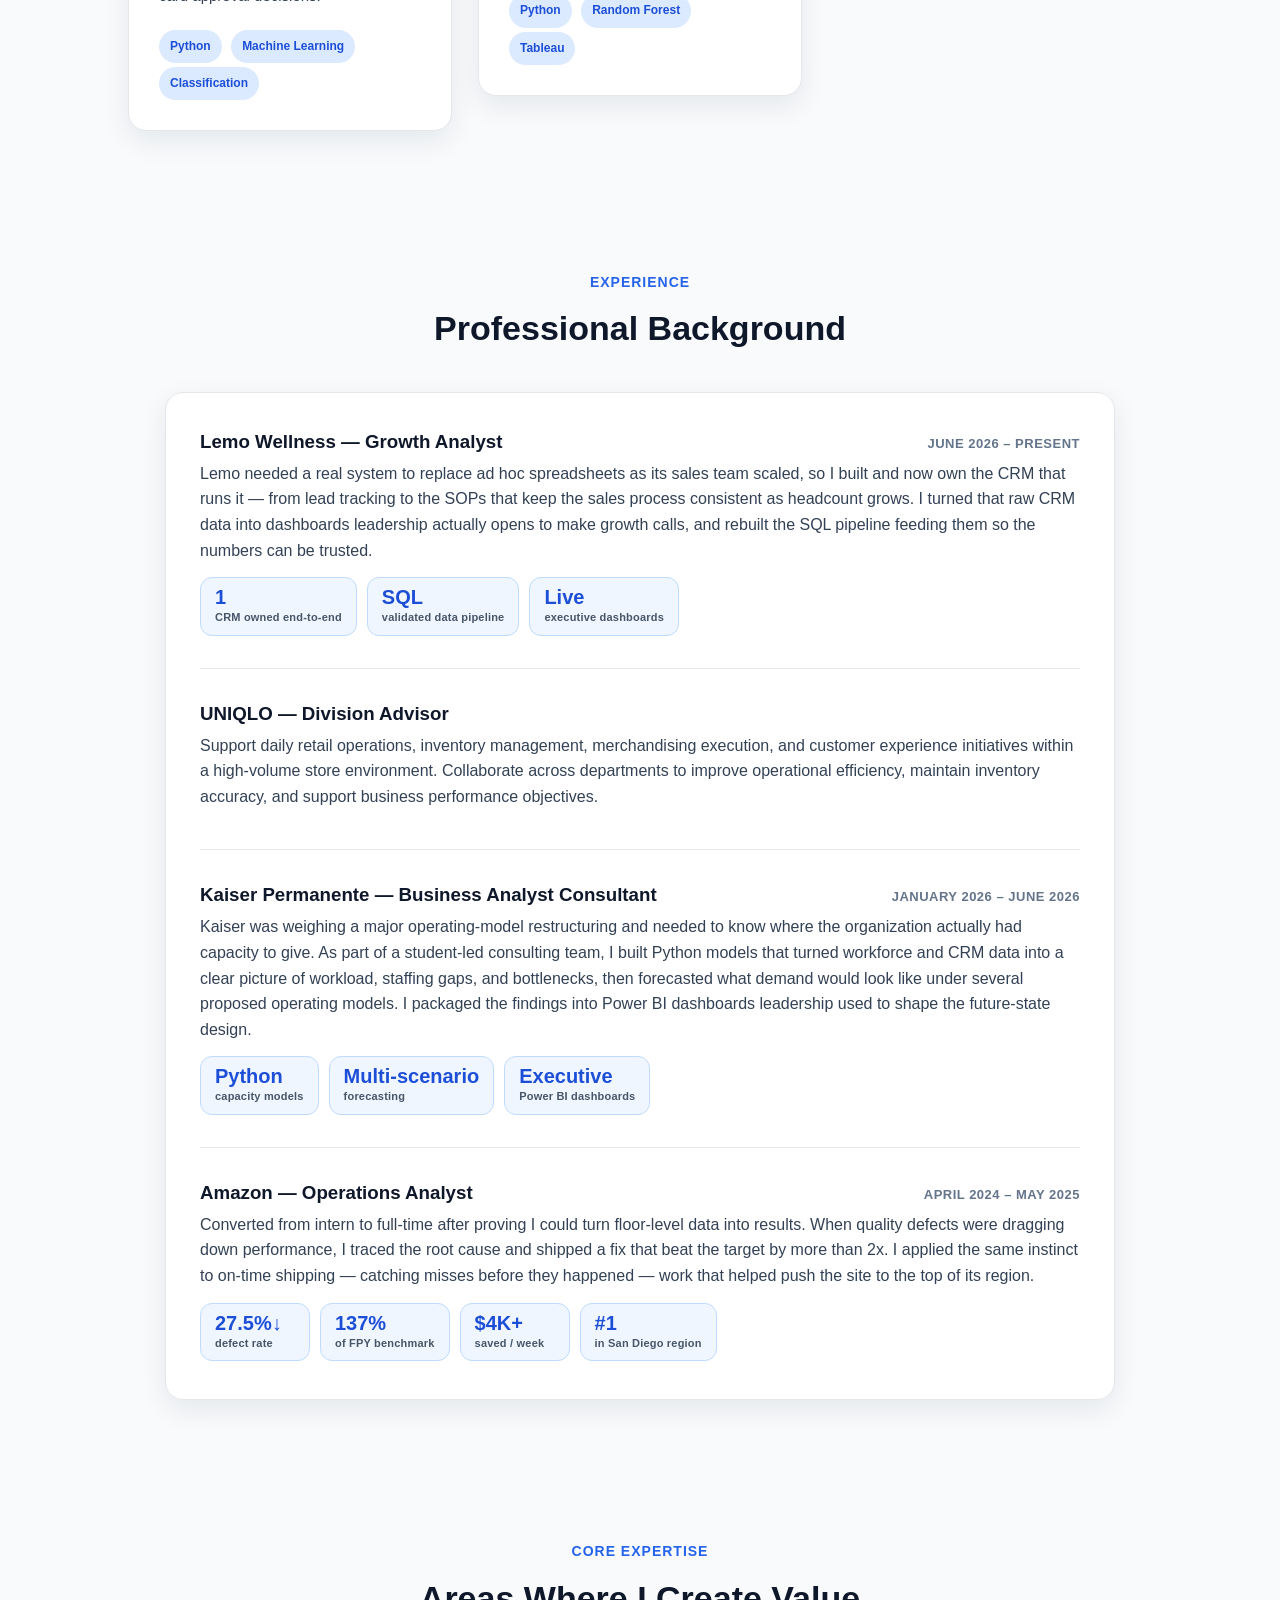
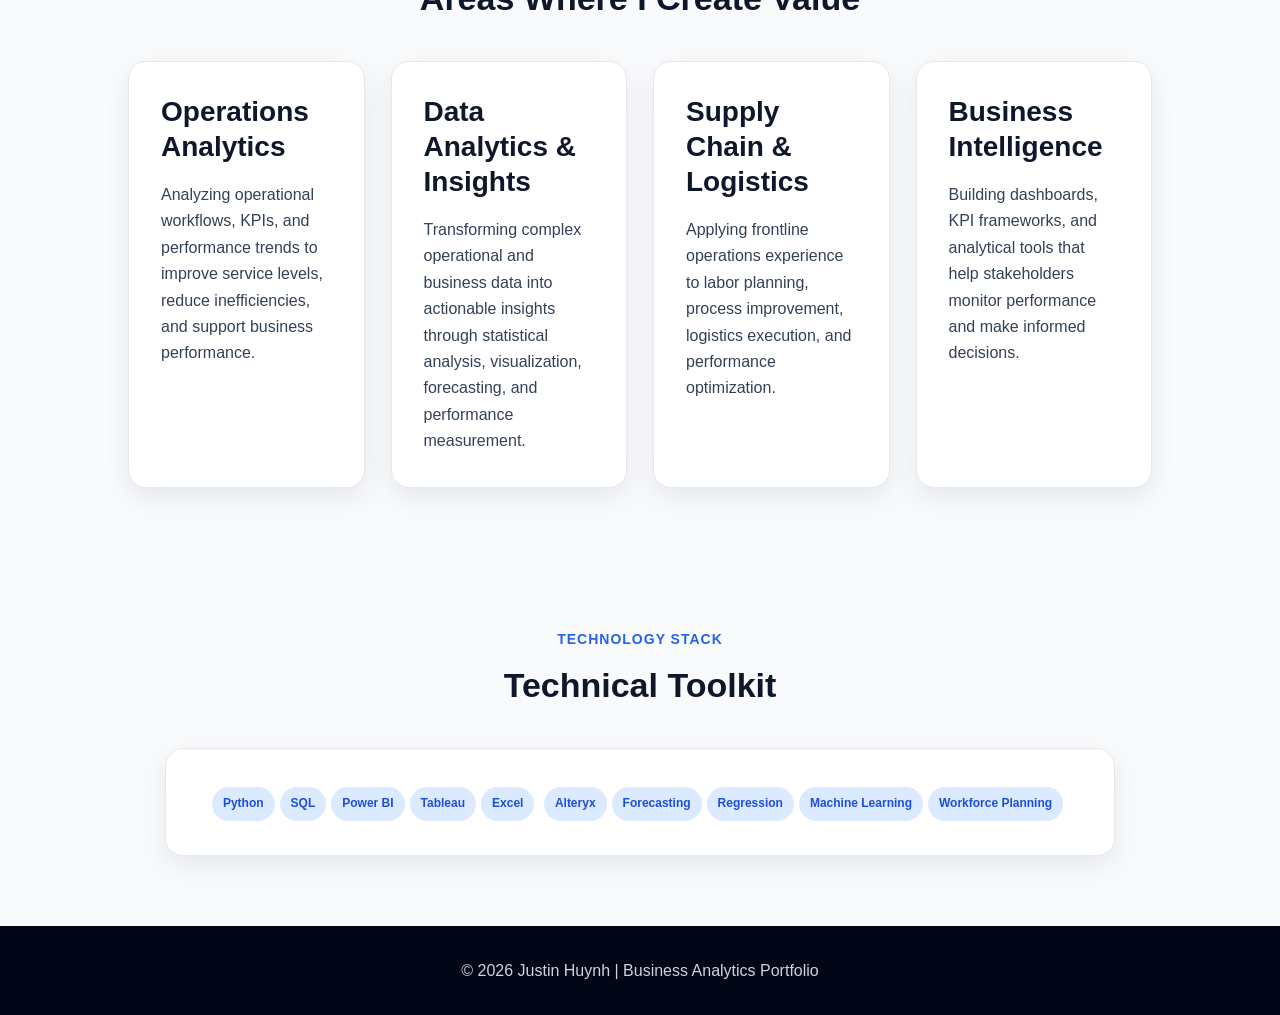
==== commit 71dfd8bf: "Rework experience section with narrative copy and stat badges Rewrite Lemo Wellness, Kaiser Permanen" ====
--- a/index.html
+++ b/index.html
@@ -145,25 +145,62 @@
   <h2>Professional Background</h2>
 
   <div class="experience">
-<h3>Lemo Wellness — Growth Analyst</h3>
-<p>
-  Architect and maintain a CRM platform end-to-end, establishing SOPs for customer management, lead tracking, and sales operations to standardize a scaling sales process. Build executive dashboards in Tableau and Excel to monitor growth metrics, sales performance, and key business KPIs, and use SQL to extract, clean, validate, and manage CRM data, ensuring data integrity across reporting, customer insights, and business analytics.
-</p>
-
-<h3>UNIQLO — Division Advisor</h3>
-<p>
-  Support daily retail operations, inventory management, merchandising execution, and customer experience initiatives within a high-volume store environment. Collaborate across departments to improve operational efficiency, maintain inventory accuracy, and support business performance objectives.
-</p>
-
-<h3>Kaiser Permanente — Business Analyst Consultant</h3>
-<p>
-  Partnered with Kaiser Permanente as part of a student-led consulting team to analyze CRM and operational workforce data, evaluating productivity, efficiency, workload distribution, and organizational capacity. Built Python-based workforce planning and capacity models to identify staffing gaps and resource allocation opportunities, applied forecasting techniques to project workload demand under proposed organizational restructuring scenarios, and delivered executive-facing Power BI dashboards and data-driven recommendations to leadership stakeholders.
-</p>
-
-<h3>Amazon — Operations Analyst</h3>
-<p>
-  Converted to full-time Operations Analyst after a successful internship, leading workforce planning, resource allocation, and process improvement across high-volume supply chain operations. Analyzed root causes and labor trends using dashboards and Excel to drive a data-driven initiative that reduced First Pass Yield defects by 27.5% and exceeded FPY benchmarks by 137%, and designed a Same Day Shipping improvement initiative that reduced priority package misses and delivered $4,000+ in weekly savings — helping drive the warehouse to #1 in the San Diego Region across Cost, Safety, and Customer Experience metrics.
-</p>
+
+<div class="role">
+  <div class="role-header">
+    <h3>Lemo Wellness — Growth Analyst</h3>
+    <span class="role-meta">June 2026 – Present</span>
+  </div>
+  <p>
+    Lemo needed a real system to replace ad hoc spreadsheets as its sales team scaled, so I built and now own the CRM that runs it — from lead tracking to the SOPs that keep the sales process consistent as headcount grows. I turned that raw CRM data into dashboards leadership actually opens to make growth calls, and rebuilt the SQL pipeline feeding them so the numbers can be trusted.
+  </p>
+  <div class="stat-row">
+    <div class="stat-chip"><span class="num">1</span><span class="label">CRM owned end-to-end</span></div>
+    <div class="stat-chip"><span class="num">SQL</span><span class="label">validated data pipeline</span></div>
+    <div class="stat-chip"><span class="num">Live</span><span class="label">executive dashboards</span></div>
+  </div>
+</div>
+
+<div class="role">
+  <div class="role-header">
+    <h3>UNIQLO — Division Advisor</h3>
+  </div>
+  <p>
+    Support daily retail operations, inventory management, merchandising execution, and customer experience initiatives within a high-volume store environment. Collaborate across departments to improve operational efficiency, maintain inventory accuracy, and support business performance objectives.
+  </p>
+</div>
+
+<div class="role">
+  <div class="role-header">
+    <h3>Kaiser Permanente — Business Analyst Consultant</h3>
+    <span class="role-meta">January 2026 – June 2026</span>
+  </div>
+  <p>
+    Kaiser was weighing a major operating-model restructuring and needed to know where the organization actually had capacity to give. As part of a student-led consulting team, I built Python models that turned workforce and CRM data into a clear picture of workload, staffing gaps, and bottlenecks, then forecasted what demand would look like under several proposed operating models. I packaged the findings into Power BI dashboards leadership used to shape the future-state design.
+  </p>
+  <div class="stat-row">
+    <div class="stat-chip"><span class="num">Python</span><span class="label">capacity models</span></div>
+    <div class="stat-chip"><span class="num">Multi-scenario</span><span class="label">forecasting</span></div>
+    <div class="stat-chip"><span class="num">Executive</span><span class="label">Power BI dashboards</span></div>
+  </div>
+</div>
+
+<div class="role">
+  <div class="role-header">
+    <h3>Amazon — Operations Analyst</h3>
+    <span class="role-meta">April 2024 – May 2025</span>
+  </div>
+  <p>
+    Converted from intern to full-time after proving I could turn floor-level data into results. When quality defects were dragging down performance, I traced the root cause and shipped a fix that beat the target by more than 2x. I applied the same instinct to on-time shipping — catching misses before they happened — work that helped push the site to the top of its region.
+  </p>
+  <div class="stat-row">
+    <div class="stat-chip"><span class="num">27.5%↓</span><span class="label">defect rate</span></div>
+    <div class="stat-chip"><span class="num">137%</span><span class="label">of FPY benchmark</span></div>
+    <div class="stat-chip"><span class="num">$4K+</span><span class="label">saved / week</span></div>
+    <div class="stat-chip"><span class="num">#1</span><span class="label">in San Diego region</span></div>
+  </div>
+</div>
+
   </div>
 </section>
   
--- a/style.css
+++ b/style.css
@@ -282,6 +282,70 @@
 .experience p {
     color: #334155;
     margin-bottom: 12px;
+}
+
+.role {
+    margin-bottom: 30px;
+    padding-bottom: 28px;
+    border-bottom: 1px solid #e5e7eb;
+}
+
+.role:last-child {
+    margin-bottom: 0;
+    padding-bottom: 0;
+    border-bottom: none;
+}
+
+.role-header {
+    display: flex;
+    justify-content: space-between;
+    align-items: baseline;
+    flex-wrap: wrap;
+    gap: 8px;
+    margin-bottom: 4px;
+}
+
+.role-header h3 {
+    margin-top: 0;
+}
+
+.role-meta {
+    color: #64748b;
+    font-size: 13px;
+    font-weight: 700;
+    text-transform: uppercase;
+    letter-spacing: 0.5px;
+}
+
+.stat-row {
+    display: flex;
+    flex-wrap: wrap;
+    gap: 10px;
+    margin: 14px 0 4px 0;
+}
+
+.stat-chip {
+    display: inline-flex;
+    flex-direction: column;
+    background: #eff6ff;
+    border: 1px solid #bfdbfe;
+    border-radius: 12px;
+    padding: 8px 14px;
+    min-width: 110px;
+}
+
+.stat-chip .num {
+    color: #1d4ed8;
+    font-weight: 800;
+    font-size: 20px;
+    line-height: 1.15;
+}
+
+.stat-chip .label {
+    color: #475569;
+    font-size: 11px;
+    font-weight: 600;
+    letter-spacing: 0.2px;
 }
 
 .skills {
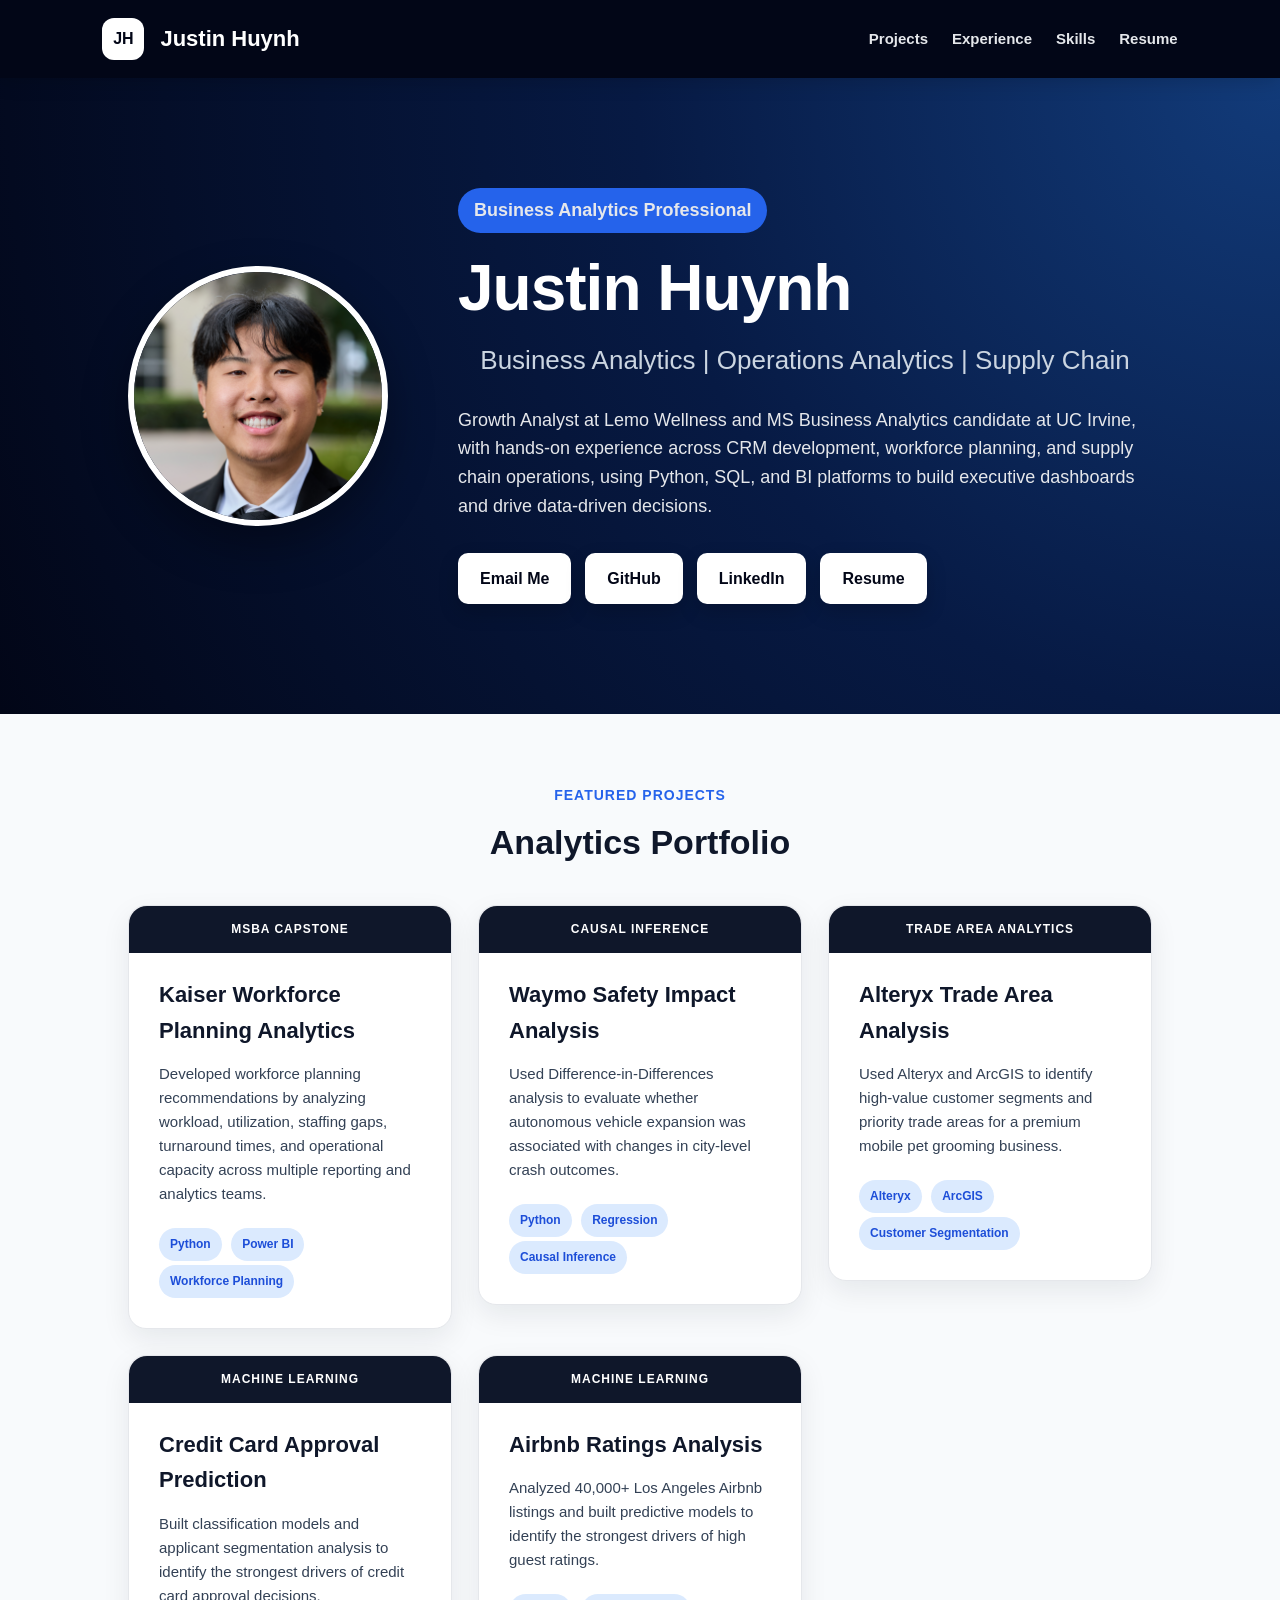
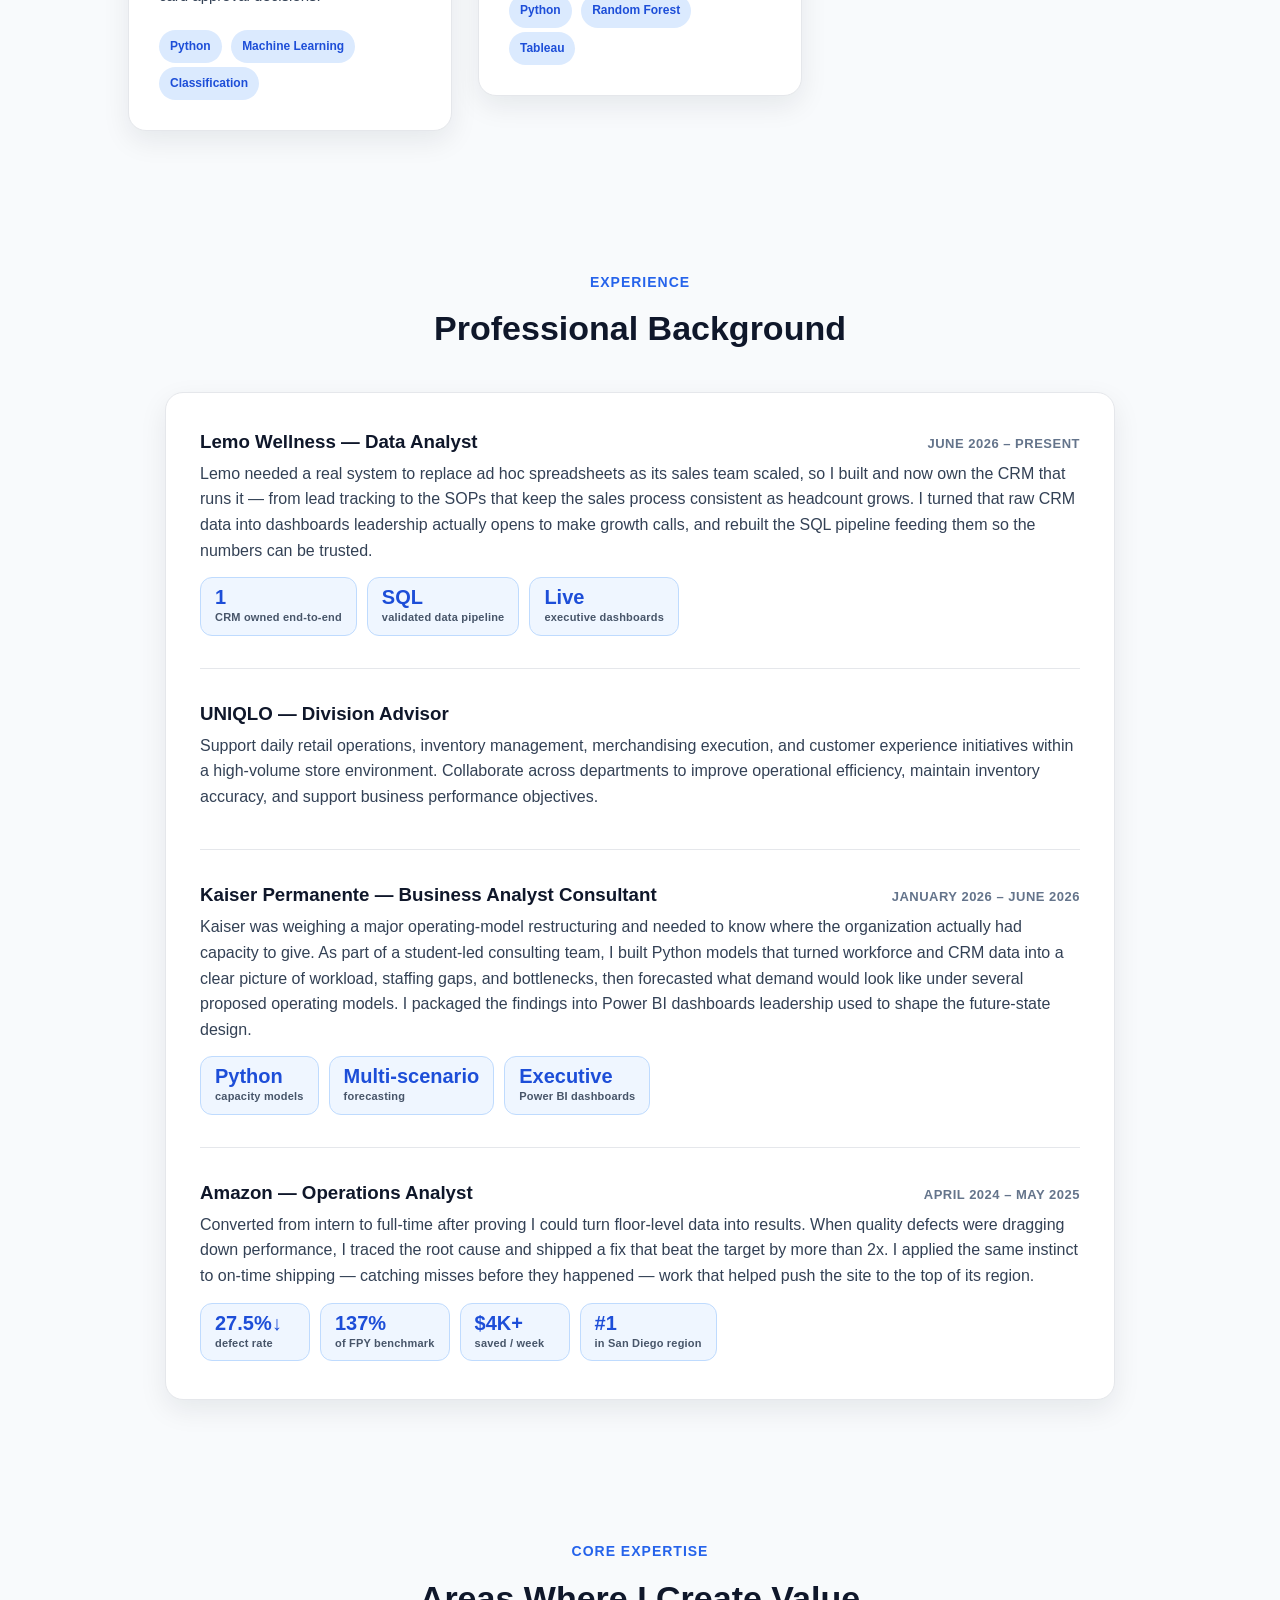
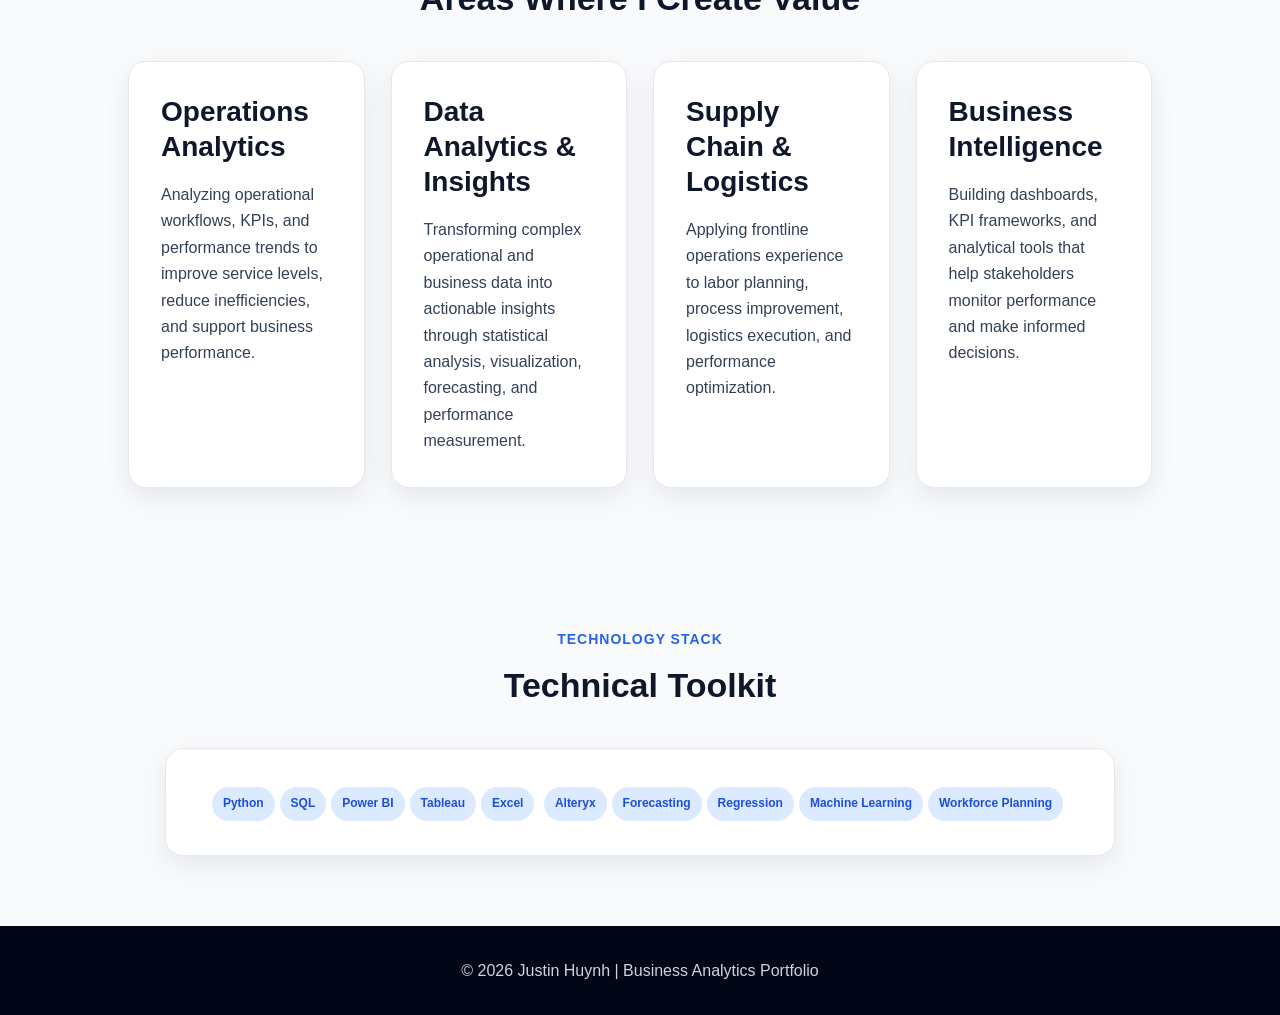
==== commit 82e03577: "Change job title from Growth Analyst to Data Analyst" ====
--- a/index.html
+++ b/index.html
@@ -148,7 +148,7 @@
 
 <div class="role">
   <div class="role-header">
-    <h3>Lemo Wellness — Growth Analyst</h3>
+    <h3>Lemo Wellness — Data Analyst</h3>
     <span class="role-meta">June 2026 – Present</span>
   </div>
   <p>
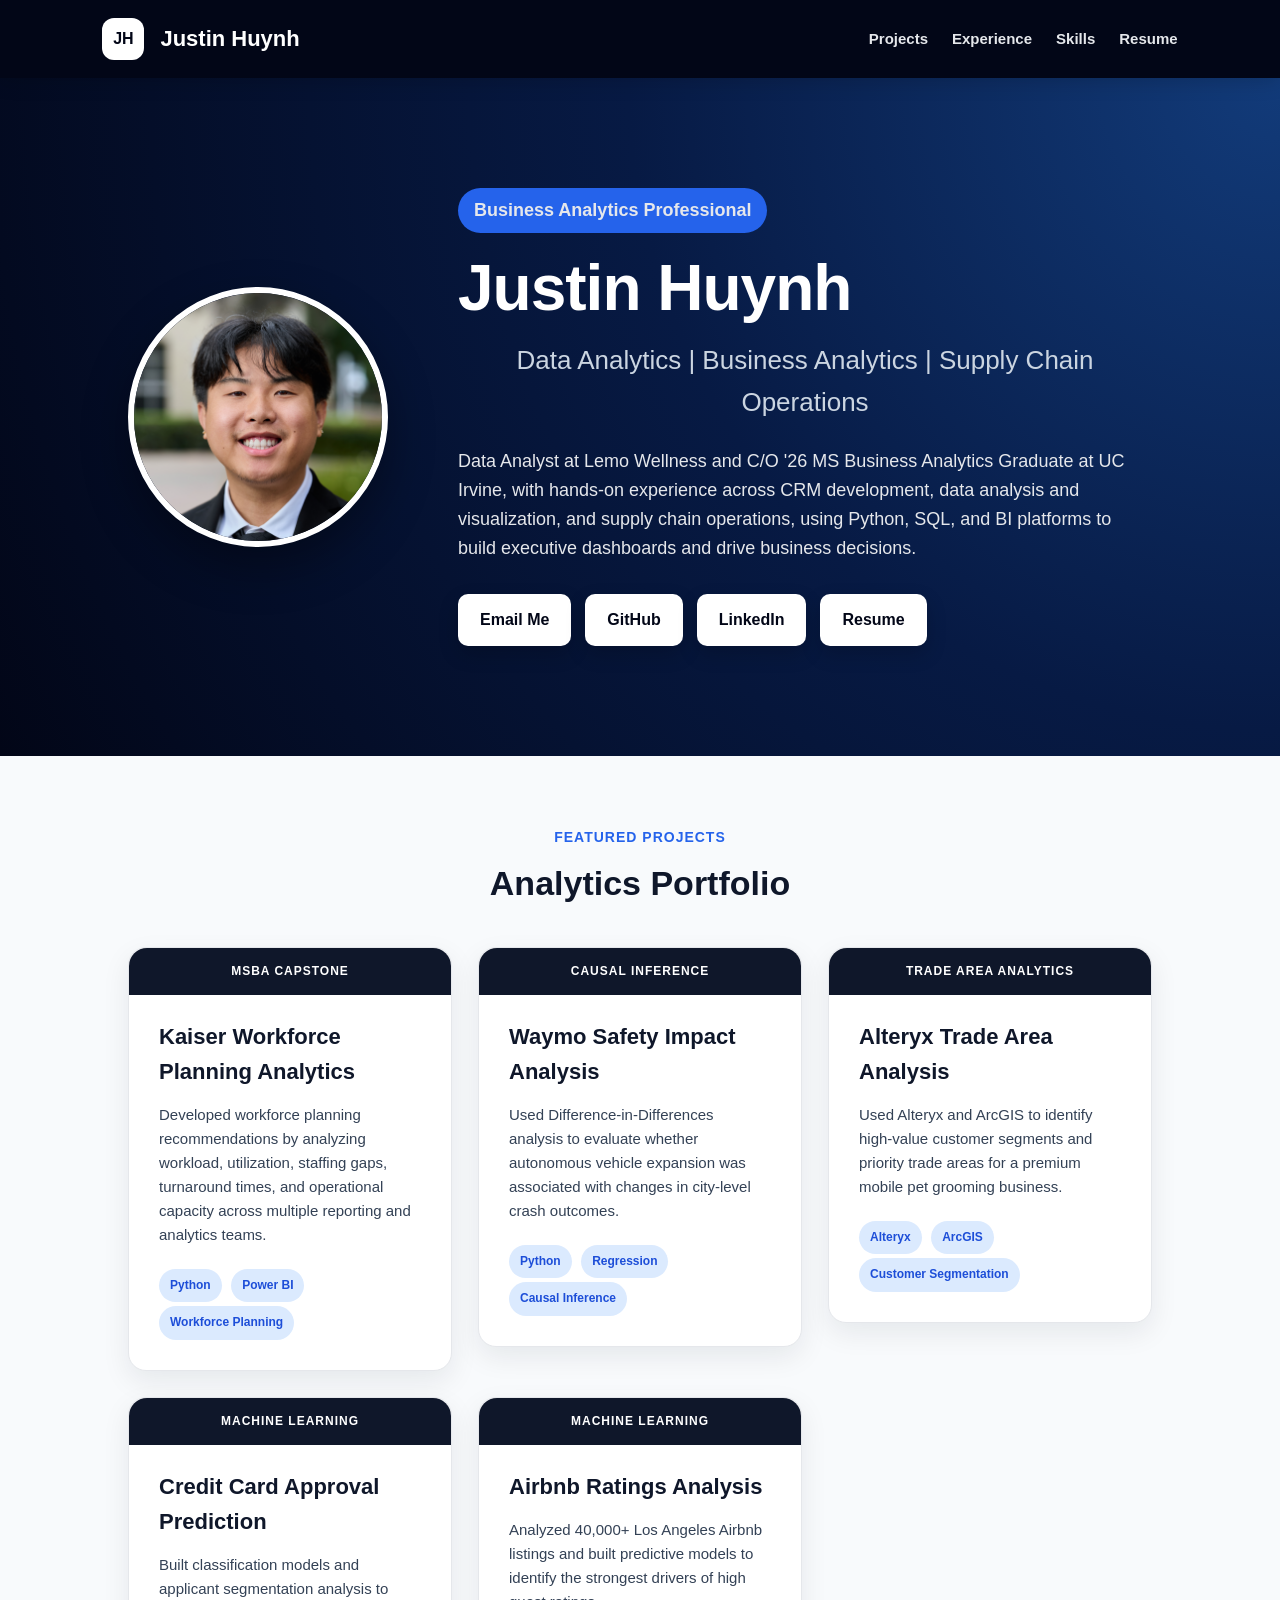
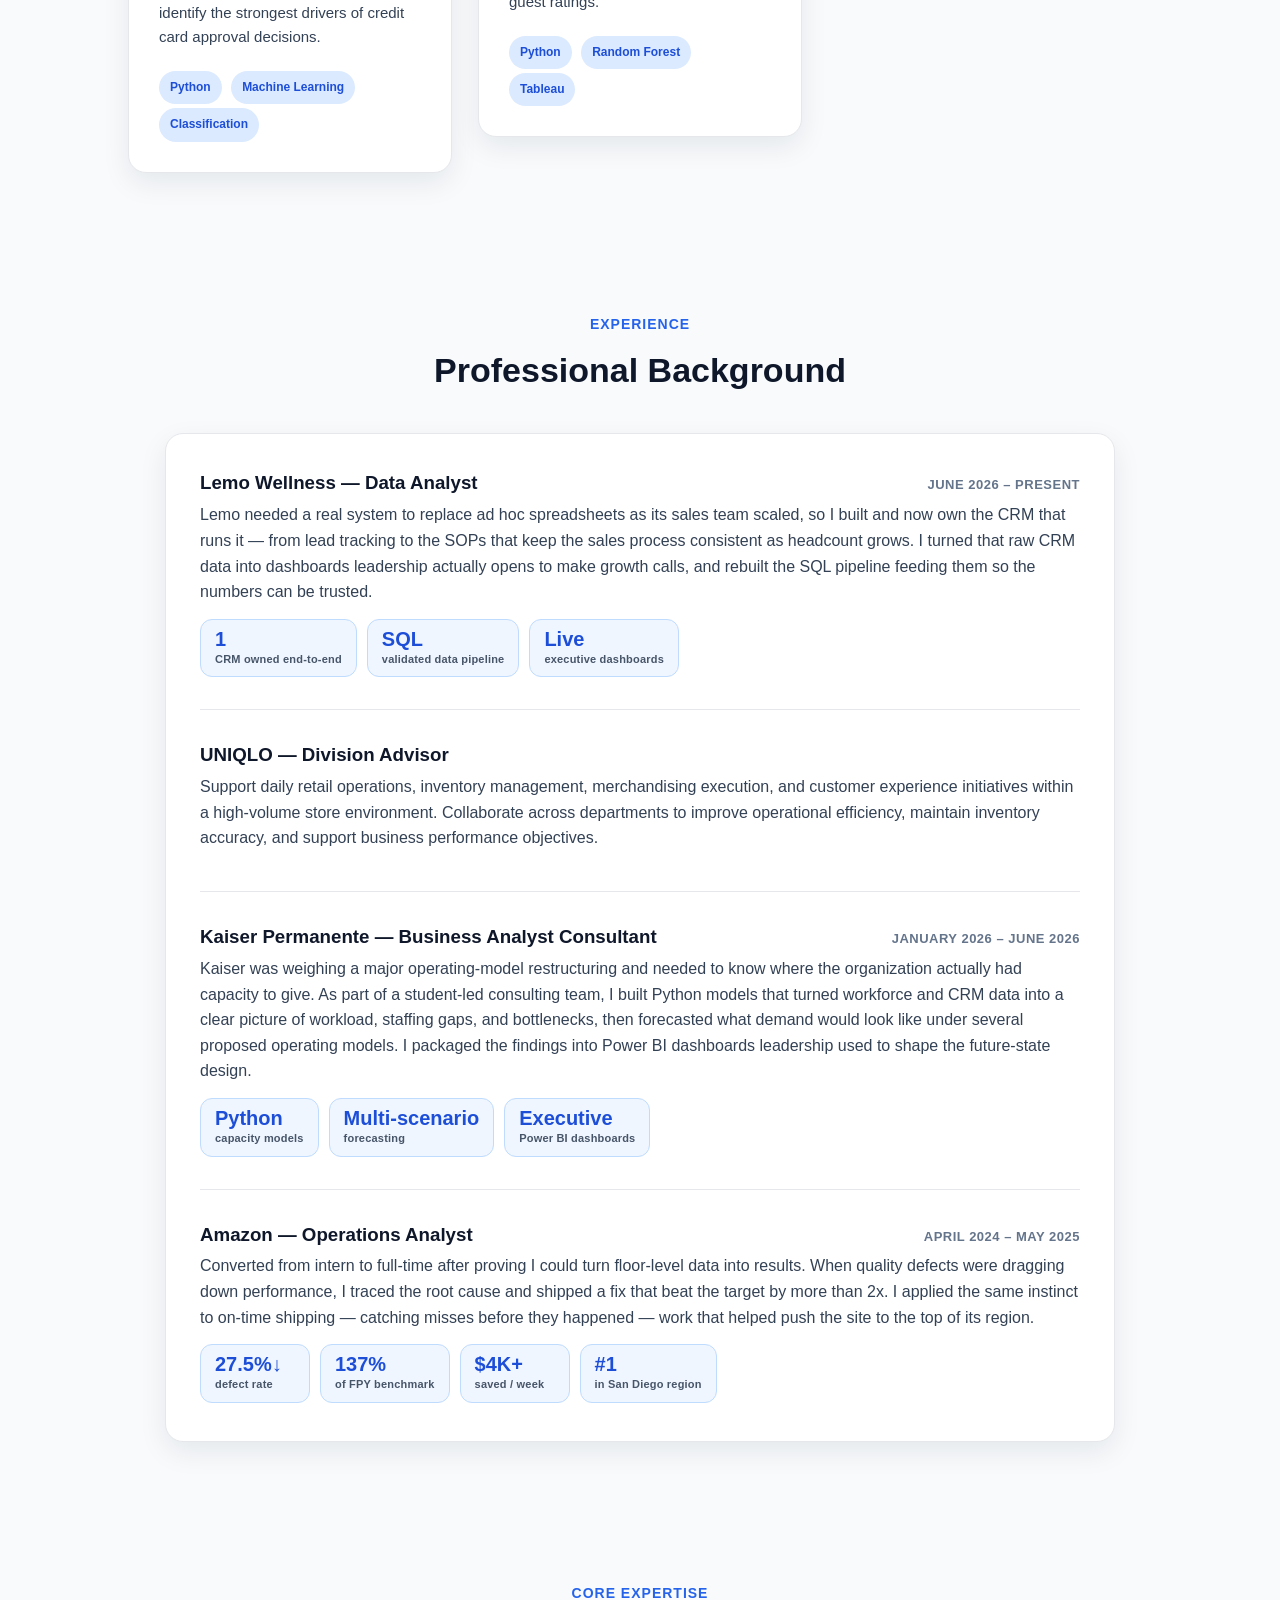
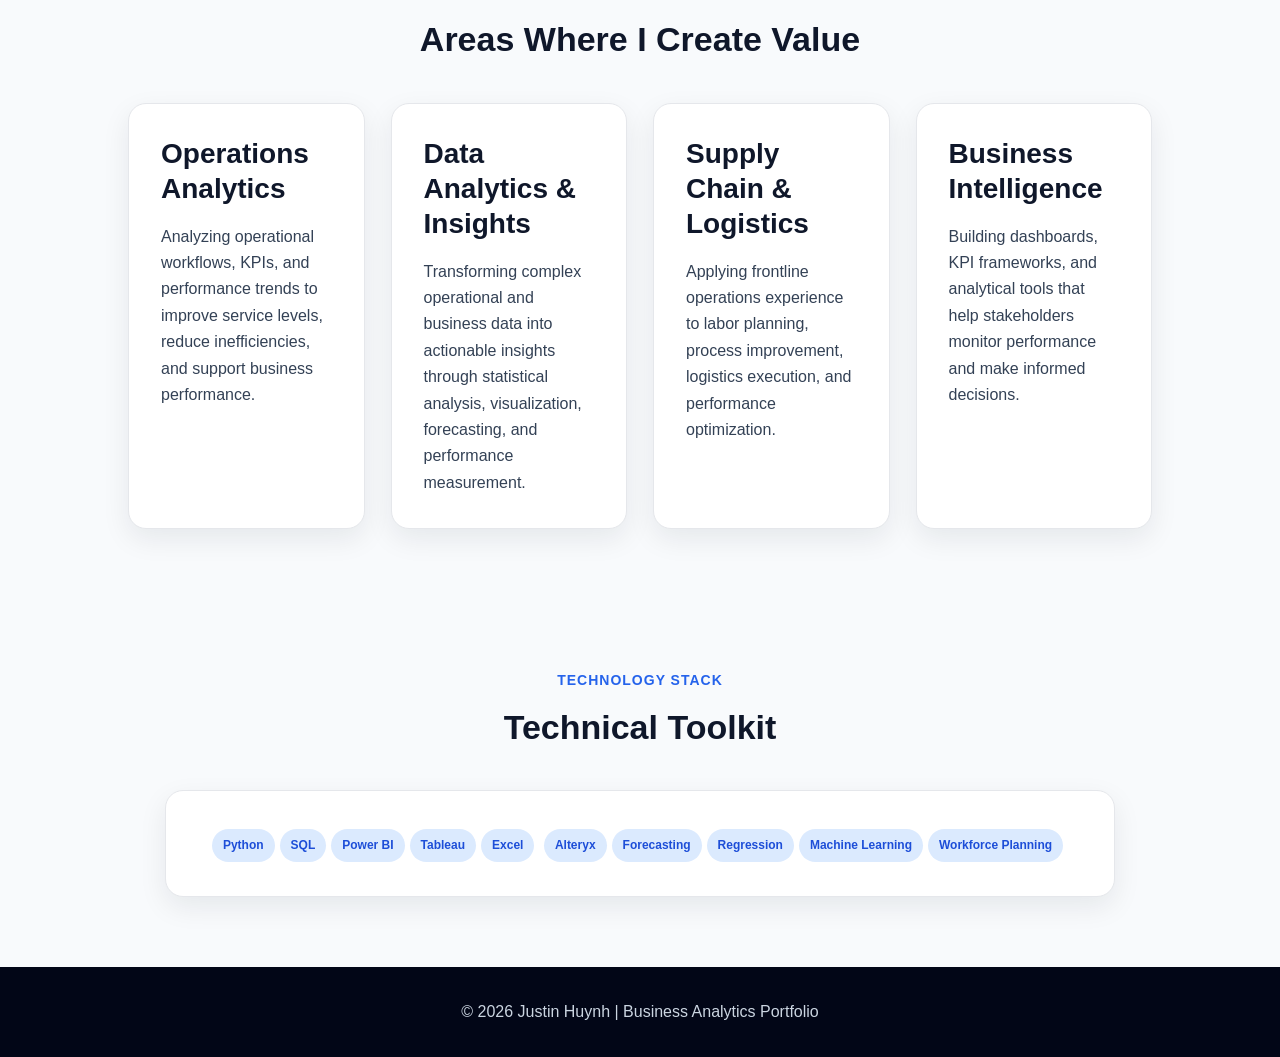
==== commit 2105bbdf: "Fix resume link and update hero section content Updated the resume link and modified the hero sectio" ====
--- a/index.html
+++ b/index.html
@@ -16,7 +16,7 @@
     <a href="#projects">Projects</a>
     <a href="#experience">Experience</a>
     <a href="#skills">Skills</a>
-    <a href="HuynhJustin.pdf" target="_blank">Resume</a>
+    <a href="JustinHuynh_Resume_.pdf" target="_blank">Resume</a>
   </nav>
 </header>
 
@@ -26,19 +26,19 @@
   <div class="hero-content">
     <p class="badge">Business Analytics Professional</p>
     <h1>Justin Huynh</h1>
-    <h2>Business Analytics | Operations Analytics | Supply Chain</h2>
+    <h2>Data Analytics | Business Analytics | Supply Chain Operations</h2>
     <p>
-      Growth Analyst at Lemo Wellness and MS Business Analytics candidate at UC Irvine, with
-      hands-on experience across CRM development, workforce planning, and supply chain
+      Data Analyst at Lemo Wellness and C/O '26 MS Business Analytics Graduate at UC Irvine, with
+      hands-on experience across CRM development, data analysis and visualization, and supply chain
       operations, using Python, SQL, and BI platforms to build executive dashboards and
-      drive data-driven decisions.
+      drive business decisions.
     </p>
 
     <div class="buttons">
       <a href="mailto:justinhuyn123@gmail.com">Email Me</a>
       <a href="https://github.com/huynhjh3" target="_blank">GitHub</a>
       <a href="https://www.linkedin.com/in/justinhhuynh" target="_blank">LinkedIn</a>
-      <a href="HuynhJustin.pdf" target="_blank">Resume</a>
+      <a href="JustinHuynh_Resume_.pdf" target="_blank">Resume</a>
     </div>
   </div>
 </section>
